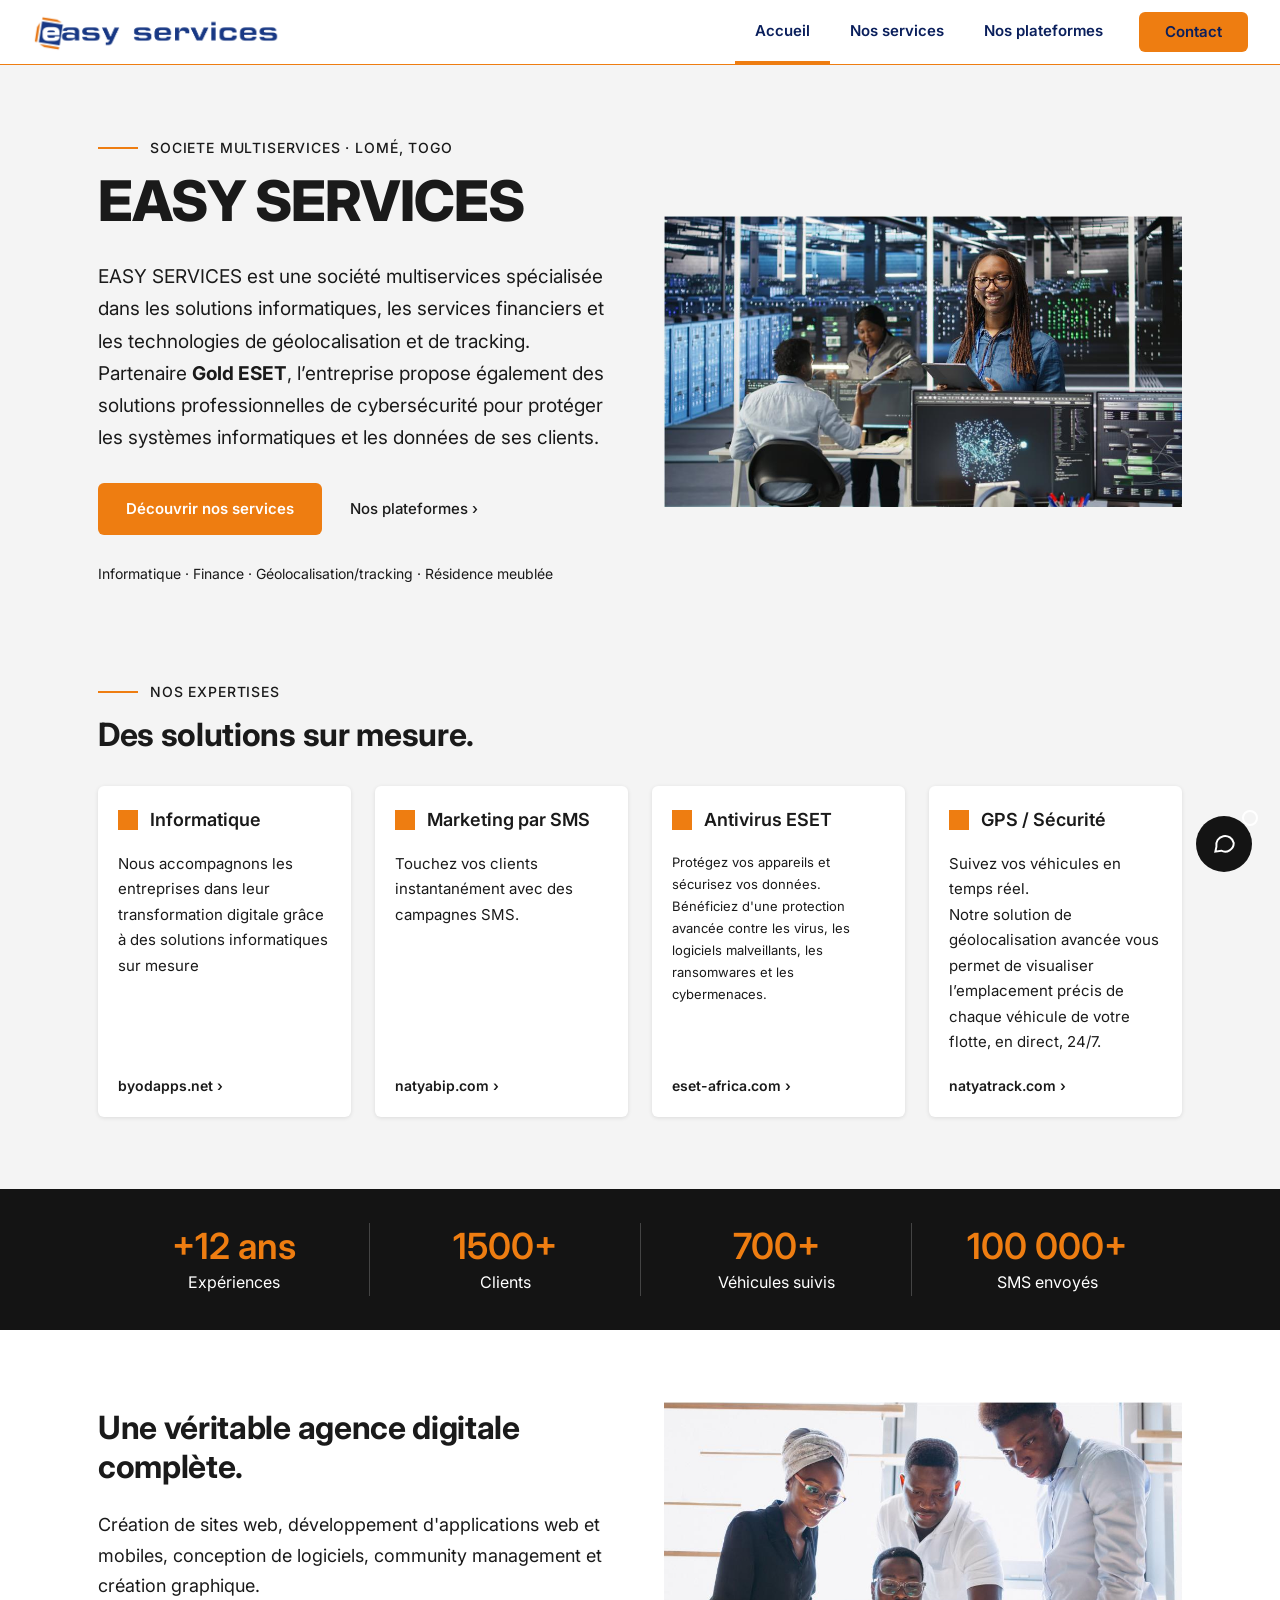
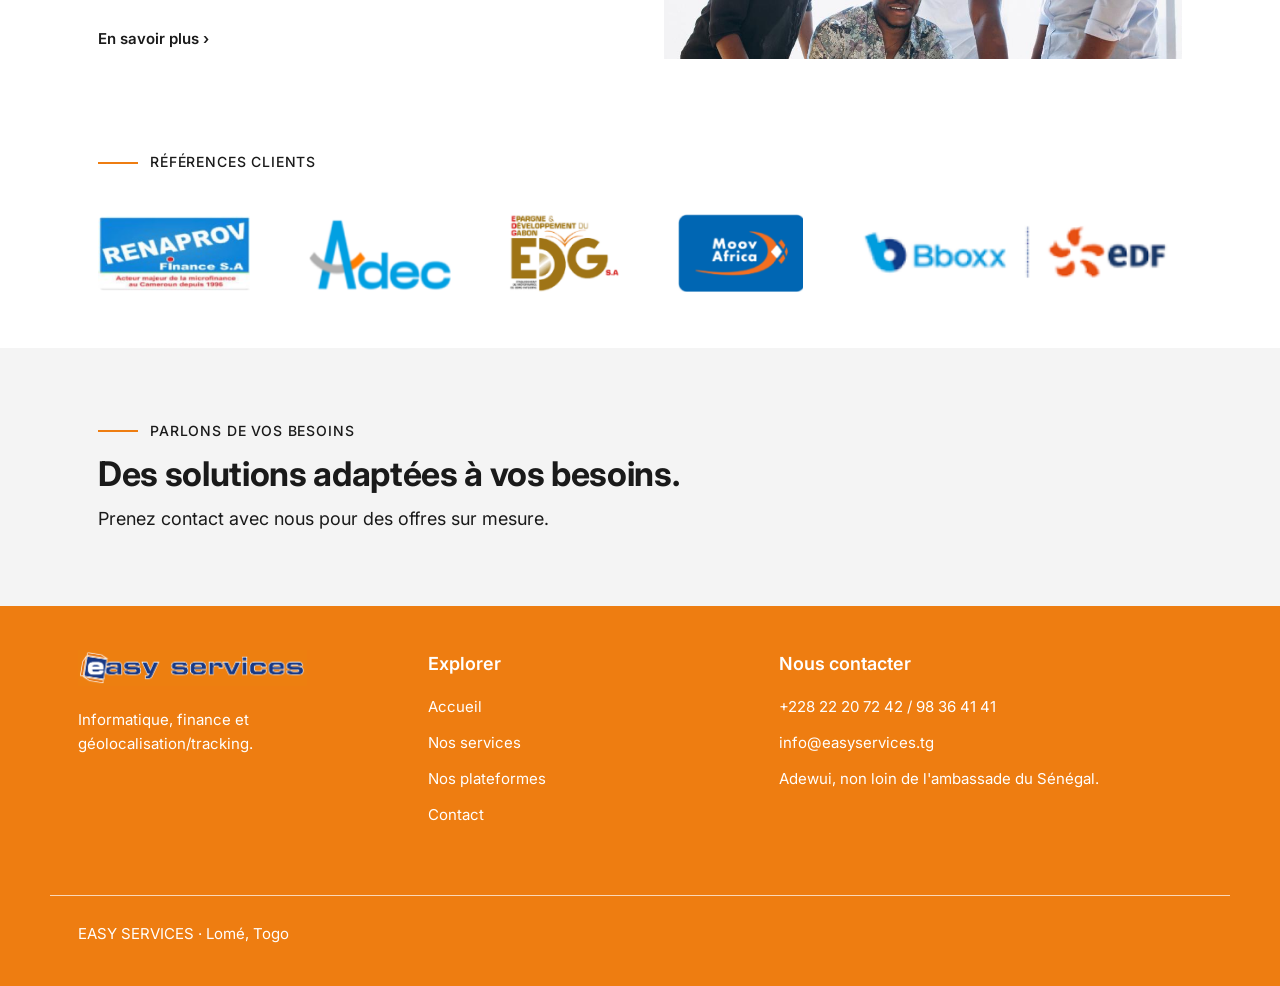
==== index.html @ 33a6a1ca "Version initiale du site Easy Services" ====
<!DOCTYPE html><html lang="fr"><head><meta charset="utf-8"><meta name="viewport" content="width=device-width,initial-scale=1"><link rel="preconnect" href="https://fonts.googleapis.com"><link href="https://fonts.googleapis.com/css2?family=Inter:wght@400;500;600;700;800&display=swap" rel="stylesheet"><link rel="stylesheet" href="style.css"><title>EASY SERVICES · Société multiservices, Lomé</title></head><body>
<main>
<section class="sec g" style="padding-bottom:96px"><div class="w row">
<div><div class="eb">Societe multiservices · Lomé, Togo</div><h1>EASY SERVICES</h1>
<p class="lead">EASY SERVICES est une société multiservices spécialisée dans les solutions informatiques, les services financiers et les technologies de géolocalisation et de tracking.<br>Partenaire <b>Gold ESET</b>, l’entreprise propose également des solutions professionnelles de cybersécurité pour protéger les systèmes informatiques et les données de ses clients.</p>
<div class="acts"><a class="b" href="services.html">Découvrir nos services</a><a href="plateformes.html">Nos plateformes ›</a></div>
<p class="tags">Informatique · Finance · Géolocalisation/tracking · Résidence meublée</p></div>
<img src="img/hero.jpg" alt="Équipe dans un centre de données"></div></section>
<section class="sec g" style="padding-top:0"><div class="w"><div class="eb">Nos expertises</div><h2>Des solutions sur mesure.</h2>
<div class="cards">
<div class="card"><h3><i></i>Informatique</h3><p>Nous accompagnons les entreprises dans leur transformation digitale grâce à des solutions informatiques sur mesure</p><a class="l" href="https://byodapps.net" target="_blank" rel="noopener">byodapps.net ›</a></div>
<div class="card"><h3><i></i>Marketing par SMS</h3><p>Touchez vos clients instantanément avec des campagnes SMS.</p><a class="l" href="https://natyabip.com" target="_blank" rel="noopener">natyabip.com ›</a></div>
<div class="card"><h3><i></i>Antivirus ESET</h3><p style="font-size:13px">Protégez vos appareils et sécurisez vos données. Bénéficiez d'une protection avancée contre les virus, les logiciels malveillants, les ransomwares et les cybermenaces.</p><a class="l" href="https://eset-africa.com" target="_blank" rel="noopener">eset-africa.com ›</a></div>
<div class="card"><h3><i></i>GPS / Sécurité</h3><p>Suivez vos véhicules en temps réel.<br>Notre solution de géolocalisation avancée vous permet de visualiser l’emplacement précis de chaque véhicule de votre flotte, en direct, 24/7.</p><a class="l" href="https://natyatrack.com" target="_blank" rel="noopener">natyatrack.com ›</a></div>
</div></div></section>
<section class="stats"><div class="w"><div><b>+12 ans</b>Expériences</div><div><b>1500+</b>Clients</div><div><b>700+</b>Véhicules suivis</div><div><b>100 000+</b>SMS envoyés</div></div></section>
<section class="sec"><div class="w row"><div><h2>Une véritable agence digitale complète.</h2><p class="lead" style="font-size:18px;margin:24px 0">Création de sites web, développement d'applications web et mobiles, conception de logiciels, community management et création graphique.</p><a href="services.html" style="font-weight:600;font-size:15px">En savoir plus ›</a></div><img src="img/agence.jpg" alt="Équipe de développeurs"></div></section>
<section style="padding:20px 0 56px"><div class="w"><div class="eb">Références clients</div>
<div class="mq"><div>
<img src="img/c1.png" alt="Renaprov"><img src="img/c2.png" alt="Adec"><img src="img/c3.png" alt="EDG"><img src="img/c4.png" alt="Moov Africa"><img src="img/c5.png" alt="Bboxx EDF"><img src="img/c6.png" alt="Tujenge Pamoja">
<img src="img/c1.png" alt=""><img src="img/c2.png" alt=""><img src="img/c3.png" alt=""><img src="img/c4.png" alt=""><img src="img/c5.png" alt=""><img src="img/c6.png" alt="">
</div></div></div></section>
<section class="sec g cta2"><div class="w"><div class="eb">Parlons de vos besoins</div><h2 style="font-size:34px">Des solutions adaptées à vos besoins.</h2><p>Prenez contact avec nous pour des offres sur mesure.</p></div></section>
</main><script src="script.js"></script></body></html>
---- style.css ----
:root{--o:#ee7d11;--n:#0a1f5c;--k:#1a1a1a;--g:#f4f4f4;--b:#f3f6fc}
*{box-sizing:border-box;margin:0}
body{font:400 16px/1.6 Inter,"Segoe UI",Arial,sans-serif;color:var(--k);background:#fff}
a{color:inherit;text-decoration:none}img{display:block;max-width:100%}
.w{max-width:1140px;margin:0 auto;padding:0 28px}
header{border-bottom:1px solid var(--o);background:#fff;position:sticky;top:0;z-index:20}
header .w{display:flex;align-items:center;justify-content:space-between;height:64px;max-width:none;padding:0 32px}
header img{height:38px}
nav{display:flex;align-items:center;height:100%}
nav a{display:flex;align-items:center;height:100%;padding:0 20px;font-weight:600;font-size:15px;color:var(--n);border-bottom:3px solid transparent}
nav a.on{border-color:var(--o)}
nav a.cta{height:40px;margin-left:16px;border-radius:6px;background:var(--o);padding:0 26px;border:0}
.sec{padding:72px 0}.g{background:var(--g)}.t{background:var(--b)}
.eb{display:flex;align-items:center;gap:12px;font-size:14px;font-weight:500;letter-spacing:.06em;text-transform:uppercase;margin-bottom:12px}
.eb:before{content:"";width:40px;height:2px;background:var(--o)}.eb.s:before{width:20px;height:20px}
h1{font-size:56px;line-height:1.1;font-weight:800;letter-spacing:-.02em}
h2{font-size:32px;line-height:1.2;font-weight:700;letter-spacing:-.01em}
.row{display:grid;grid-template-columns:1fr 1fr;gap:48px;align-items:center}
.lead{font-size:19px;line-height:1.7;margin:28px 0}
.b{display:inline-block;background:var(--o);color:#fff;padding:14px 28px;border-radius:6px;font-weight:600;font-size:15px}
.acts{display:flex;align-items:center;gap:28px;font-size:15px;font-weight:500}
.tags{font-size:14px;margin-top:28px}
.cards{display:grid;grid-template-columns:repeat(4,1fr);gap:24px;margin-top:32px}
.cards.c3{grid-template-columns:repeat(3,1fr)}.cards.c2{grid-template-columns:repeat(2,1fr)}
.card{background:#fff;border-radius:6px;box-shadow:0 1px 4px rgba(0,0,0,.1);padding:20px;display:flex;flex-direction:column;min-height:280px;overflow:hidden}
.card h3{display:flex;align-items:center;gap:12px;font-size:18px;font-weight:600;margin-bottom:16px}
.card h3 i{width:20px;height:20px;background:var(--o);flex:none}
.card p{font-size:15px;line-height:1.7}.card .l{margin-top:auto;padding-top:20px;font-weight:600;font-size:14px}
.stats{background:#141414;color:#fff}
.stats .w{display:grid;grid-template-columns:repeat(4,1fr);padding:34px 28px}
.stats div{text-align:center;border-left:1px solid #444}.stats div:first-child{border:0}
.stats b{display:block;color:var(--o);font-size:36px;font-weight:600;line-height:1.3}
.mq{overflow:hidden;margin-top:40px}.mq div{display:flex;align-items:center;gap:56px;width:max-content;animation:mq 28s linear infinite}
.mq:hover div{animation-play-state:paused}.mq img{height:78px;width:auto}
@keyframes mq{to{transform:translateX(-50%)}}
.ph{padding:56px 0 48px;background:var(--g)}.ph small{display:block;font-size:16px;margin-bottom:8px}
.ph h1{font-size:44px;margin:8px 0 16px;font-weight:700}.ph p{font-size:19px;max-width:760px}
.sv{background:#fff;padding:0}.sv img{width:100%;height:196px;object-fit:cover;margin:-20px -20px 24px;max-width:none;width:calc(100% + 40px)}
.sv .card{min-height:0}
.pc img{width:calc(100% + 40px);max-width:none;height:150px;object-fit:cover;margin:-20px -20px 24px}
.pc small{font-size:14px;font-weight:500;letter-spacing:.06em;text-transform:uppercase}
.pc h3{display:block;color:var(--n);font-size:24px;font-weight:700;margin:6px 0 12px}
.nv{color:var(--n)}.nv p{font-size:22px;font-weight:600;margin:16px 0}
.cta2 h2{font-size:34px}.cta2 p{font-size:18px;margin-top:10px}
form label{display:block;font-weight:600;font-size:15px;margin:20px 0 8px}
form input,form textarea{width:100%;padding:14px;border:1px solid var(--k);border-radius:4px;background:var(--g);font:inherit;font-size:15px}
form textarea{height:140px;resize:vertical}form button{width:100%;margin-top:22px;border:0;cursor:pointer;font:inherit;padding:16px}
.info{background:var(--g);border-radius:6px;padding:36px;font-size:15px;min-height:100%}
.info h3{font-size:28px;font-weight:700;margin-bottom:24px}.info p{margin-bottom:20px}
.info .m{text-align:center;font-weight:600;margin-top:120px}
.fil{background:#fff;border:1px solid #e6e6e6;border-radius:6px;overflow:hidden}
.fil header{all:unset;display:block;background:var(--g);padding:14px 26px 12px}
.fil img{height:36px;width:auto;margin-bottom:6px}.fil h3{font-size:26px;font-weight:700;line-height:1.2}.fil small{font-size:15px}
.fil ul{list-style:none;padding:22px 22px 28px;font-size:15px}
.fil li{display:flex;gap:12px;margin-bottom:10px;line-height:1.5}
.fil svg{width:20px;height:20px;flex:none;stroke:var(--o);fill:none;stroke-width:1.8;margin-top:2px}
footer{background:var(--o);color:#fff}
footer .w{display:grid;grid-template-columns:1.1fr 1.1fr 1.5fr;gap:40px;padding-top:44px;padding-bottom:36px;max-width:1180px}
footer h4{font-size:18px;font-weight:600;margin-bottom:16px}footer p,footer li{font-size:15px;margin-bottom:12px;list-style:none}
footer ul{padding:0}footer img{height:36px;margin-bottom:22px}
.fb{border-top:1px solid rgba(255,255,255,.7);max-width:1180px;margin:20px auto 0;padding:26px 28px 40px;font-size:15px;color:#fff}
#cb{position:fixed;right:28px;bottom:28px;width:56px;height:56px;border-radius:50%;border:0;background:#141414;color:#fff;cursor:pointer;z-index:30}
#cb svg{width:26px;height:26px;stroke:#fff;fill:none;stroke-width:1.8}
#cb:after{content:"";position:absolute;right:-6px;top:-6px;width:12px;height:12px;border:2px solid #fff;border-radius:50%;background:transparent}
#cp{position:fixed;right:28px;bottom:96px;width:360px;max-width:calc(100% - 32px);height:430px;background:#fff;border:2px solid var(--n);display:none;flex-direction:column;z-index:30;box-shadow:0 6px 24px rgba(0,0,0,.25)}
#cp.on{display:flex}
#cp .h{background:#001548;color:#fff;font-weight:600;padding:18px 24px;display:flex;justify-content:space-between}
#cp .h button{background:none;border:0;color:#fff;font-size:20px;cursor:pointer}
#cp .bd{padding:16px 20px;flex:1;overflow:auto}
#cp .bu{display:inline-block;background:#e8eefc;padding:10px 16px;font-size:15px;margin-bottom:14px;border-radius:4px}
#cp .bd a{display:block;text-align:center;border:1px solid var(--o);padding:11px;margin-bottom:10px;font-size:15px;color:var(--n);font-weight:500}
#cp .ft{display:flex;gap:10px;padding:12px;border-top:1px solid #ddd}
#cp .ft input{flex:1;padding:10px;border:1px solid #ddd;background:#f3f6fc;font:inherit;font-size:14px}
#cp .ft button{background:var(--o);color:#fff;border:0;padding:0 16px;font:inherit;font-weight:600;cursor:pointer}
@media(max-width:900px){h1{font-size:40px}.row,.cards,.cards.c3,.cards.c2,footer .w{grid-template-columns:1fr}.stats .w{grid-template-columns:1fr 1fr;gap:20px}header .w{padding:0 16px}header img{height:28px}nav a{padding:0 8px;font-size:13px}nav a.cta{padding:0 12px;margin-left:6px}.sec{padding:48px 0}}
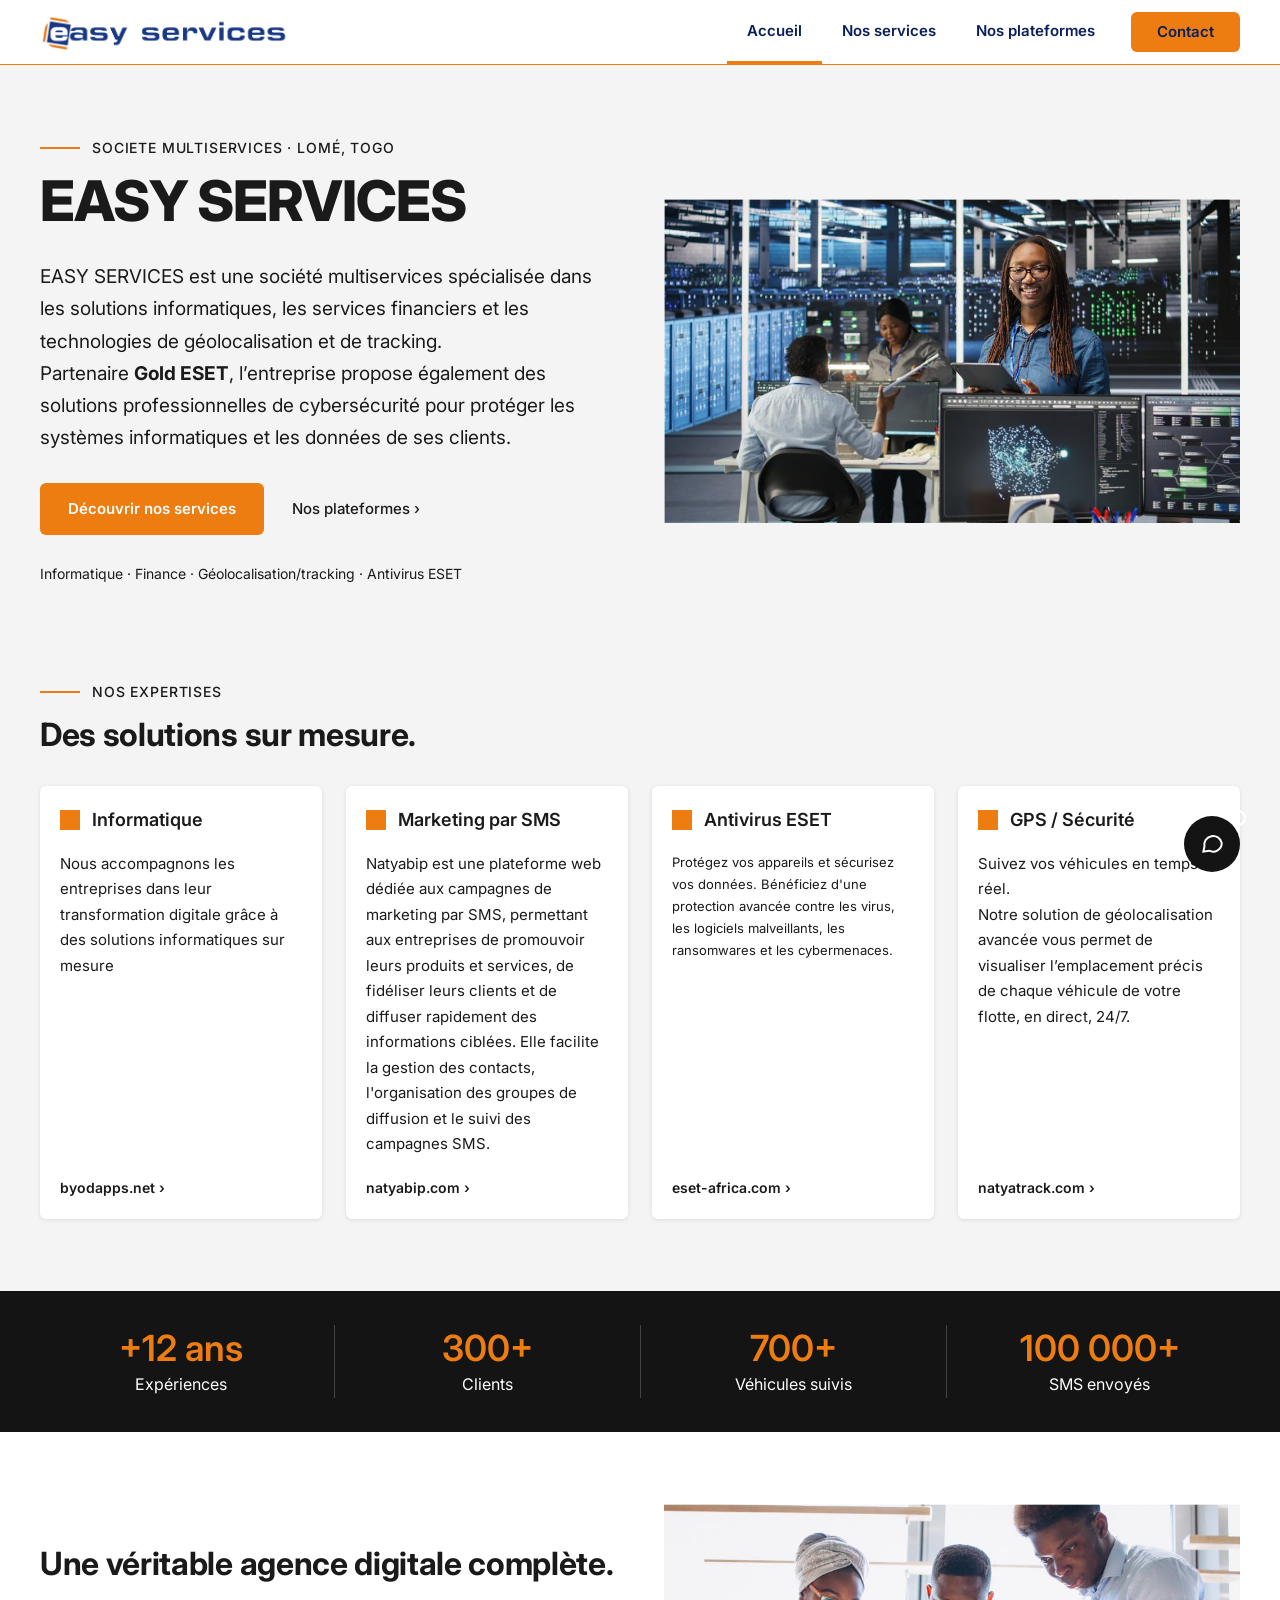
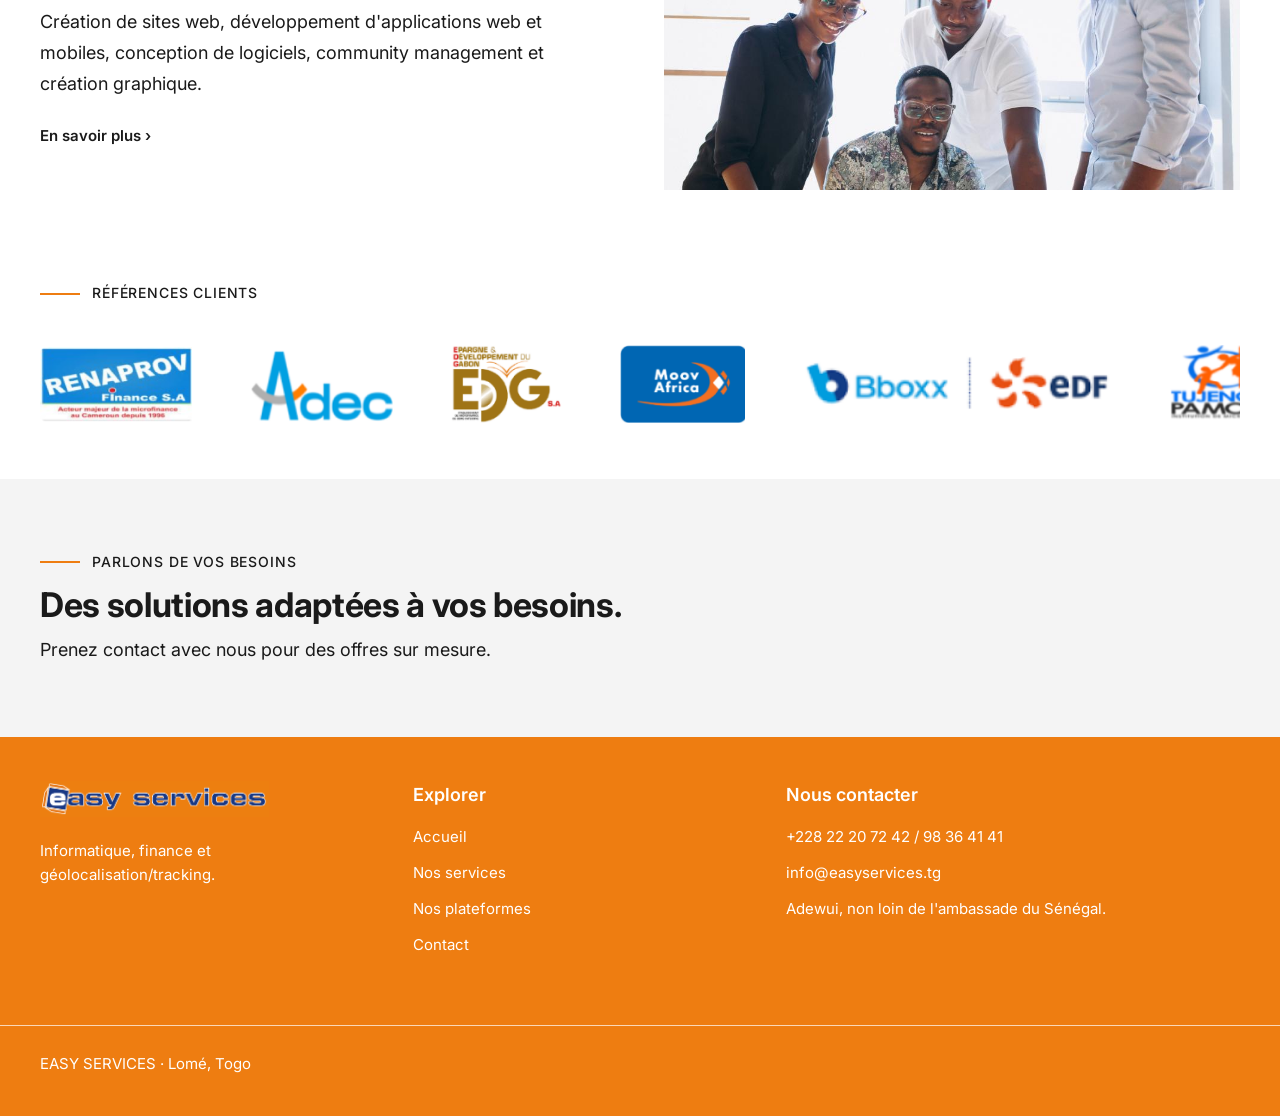
==== commit 91d8c05d: "Mise à jour des sections services, contact et plateformes" ====
--- a/index.html
+++ b/index.html
@@ -4,16 +4,16 @@
 <div><div class="eb">Societe multiservices · Lomé, Togo</div><h1>EASY SERVICES</h1>
 <p class="lead">EASY SERVICES est une société multiservices spécialisée dans les solutions informatiques, les services financiers et les technologies de géolocalisation et de tracking.<br>Partenaire <b>Gold ESET</b>, l’entreprise propose également des solutions professionnelles de cybersécurité pour protéger les systèmes informatiques et les données de ses clients.</p>
 <div class="acts"><a class="b" href="services.html">Découvrir nos services</a><a href="plateformes.html">Nos plateformes ›</a></div>
-<p class="tags">Informatique · Finance · Géolocalisation/tracking · Résidence meublée</p></div>
+<p class="tags">Informatique · Finance · Géolocalisation/tracking · Antivirus ESET</p></div>
 <img src="img/hero.jpg" alt="Équipe dans un centre de données"></div></section>
 <section class="sec g" style="padding-top:0"><div class="w"><div class="eb">Nos expertises</div><h2>Des solutions sur mesure.</h2>
 <div class="cards">
 <div class="card"><h3><i></i>Informatique</h3><p>Nous accompagnons les entreprises dans leur transformation digitale grâce à des solutions informatiques sur mesure</p><a class="l" href="https://byodapps.net" target="_blank" rel="noopener">byodapps.net ›</a></div>
-<div class="card"><h3><i></i>Marketing par SMS</h3><p>Touchez vos clients instantanément avec des campagnes SMS.</p><a class="l" href="https://natyabip.com" target="_blank" rel="noopener">natyabip.com ›</a></div>
+<div class="card"><h3><i></i>Marketing par SMS</h3><p>Natyabip est une plateforme web dédiée aux campagnes de marketing par SMS, permettant aux entreprises de promouvoir leurs produits et services, de fidéliser leurs clients et de diffuser rapidement des informations ciblées. Elle facilite la gestion des contacts, l'organisation des groupes de diffusion et le suivi des campagnes SMS.</p><a class="l" href="https://natyabip.com" target="_blank" rel="noopener">natyabip.com ›</a></div>
 <div class="card"><h3><i></i>Antivirus ESET</h3><p style="font-size:13px">Protégez vos appareils et sécurisez vos données. Bénéficiez d'une protection avancée contre les virus, les logiciels malveillants, les ransomwares et les cybermenaces.</p><a class="l" href="https://eset-africa.com" target="_blank" rel="noopener">eset-africa.com ›</a></div>
 <div class="card"><h3><i></i>GPS / Sécurité</h3><p>Suivez vos véhicules en temps réel.<br>Notre solution de géolocalisation avancée vous permet de visualiser l’emplacement précis de chaque véhicule de votre flotte, en direct, 24/7.</p><a class="l" href="https://natyatrack.com" target="_blank" rel="noopener">natyatrack.com ›</a></div>
 </div></div></section>
-<section class="stats"><div class="w"><div><b>+12 ans</b>Expériences</div><div><b>1500+</b>Clients</div><div><b>700+</b>Véhicules suivis</div><div><b>100 000+</b>SMS envoyés</div></div></section>
+<section class="stats"><div class="w"><div><b>+12 ans</b>Expériences</div><div><b>300+</b>Clients</div><div><b>700+</b>Véhicules suivis</div><div><b>100 000+</b>SMS envoyés</div></div></section>
 <section class="sec"><div class="w row"><div><h2>Une véritable agence digitale complète.</h2><p class="lead" style="font-size:18px;margin:24px 0">Création de sites web, développement d'applications web et mobiles, conception de logiciels, community management et création graphique.</p><a href="services.html" style="font-weight:600;font-size:15px">En savoir plus ›</a></div><img src="img/agence.jpg" alt="Équipe de développeurs"></div></section>
 <section style="padding:20px 0 56px"><div class="w"><div class="eb">Références clients</div>
 <div class="mq"><div>
--- a/style.css
+++ b/style.css
@@ -1,10 +1,10 @@
-:root{--o:#ee7d11;--n:#0a1f5c;--k:#1a1a1a;--g:#f4f4f4;--b:#f3f6fc}
+:root{--o:#ee7d11;--n:#0a1f5c;--k:#1a1a1a;--g:#f4f4f4;--b:#f3f6fc;--max:1400px;--pad:40px;--r:max(var(--pad),calc((100vw - var(--max))/2 + var(--pad)))}
 *{box-sizing:border-box;margin:0}
 body{font:400 16px/1.6 Inter,"Segoe UI",Arial,sans-serif;color:var(--k);background:#fff}
 a{color:inherit;text-decoration:none}img{display:block;max-width:100%}
-.w{max-width:1140px;margin:0 auto;padding:0 28px}
+.w{max-width:var(--max);margin:0 auto;padding:0 var(--pad)}
 header{border-bottom:1px solid var(--o);background:#fff;position:sticky;top:0;z-index:20}
-header .w{display:flex;align-items:center;justify-content:space-between;height:64px;max-width:none;padding:0 32px}
+header .w{display:flex;align-items:center;justify-content:space-between;height:64px}
 header img{height:38px}
 nav{display:flex;align-items:center;height:100%}
 nav a{display:flex;align-items:center;height:100%;padding:0 20px;font-weight:600;font-size:15px;color:var(--n);border-bottom:3px solid transparent}
@@ -33,8 +33,11 @@
 .mq{overflow:hidden;margin-top:40px}.mq div{display:flex;align-items:center;gap:56px;width:max-content;animation:mq 28s linear infinite}
 .mq:hover div{animation-play-state:paused}.mq img{height:78px;width:auto}
 @keyframes mq{to{transform:translateX(-50%)}}
-.ph{padding:56px 0 48px;background:var(--g)}.ph small{display:block;font-size:16px;margin-bottom:8px}
-.ph h1{font-size:44px;margin:8px 0 16px;font-weight:700}.ph p{font-size:19px;max-width:760px}
+.ph{padding:40px 0 44px;background:var(--g)}
+.ph small{display:block;font-size:14px;color:#666;margin-bottom:22px}
+.ph small a{color:var(--n);font-weight:500}.ph small a:hover{text-decoration:underline}
+.ph h1{font-size:44px;margin:0 0 14px;font-weight:700}
+.ph p{font-size:19px;max-width:760px}
 .sv{background:#fff;padding:0}.sv img{width:100%;height:196px;object-fit:cover;margin:-20px -20px 24px;max-width:none;width:calc(100% + 40px)}
 .sv .card{min-height:0}
 .pc img{width:calc(100% + 40px);max-width:none;height:150px;object-fit:cover;margin:-20px -20px 24px}
@@ -45,9 +48,8 @@
 form label{display:block;font-weight:600;font-size:15px;margin:20px 0 8px}
 form input,form textarea{width:100%;padding:14px;border:1px solid var(--k);border-radius:4px;background:var(--g);font:inherit;font-size:15px}
 form textarea{height:140px;resize:vertical}form button{width:100%;margin-top:22px;border:0;cursor:pointer;font:inherit;padding:16px}
-.info{background:var(--g);border-radius:6px;padding:36px;font-size:15px;min-height:100%}
-.info h3{font-size:28px;font-weight:700;margin-bottom:24px}.info p{margin-bottom:20px}
-.info .m{text-align:center;font-weight:600;margin-top:120px}
+.info{background:var(--g);border-radius:6px;padding:36px;font-size:15px;display:flex;flex-direction:column;overflow:hidden}
+.info iframe.map{flex:1;min-height:320px;width:calc(100% + 72px);max-width:none;margin:12px -36px -36px;border:0;display:block}
 .fil{background:#fff;border:1px solid #e6e6e6;border-radius:6px;overflow:hidden}
 .fil header{all:unset;display:block;background:var(--g);padding:14px 26px 12px}
 .fil img{height:36px;width:auto;margin-bottom:6px}.fil h3{font-size:26px;font-weight:700;line-height:1.2}.fil small{font-size:15px}
@@ -55,14 +57,14 @@
 .fil li{display:flex;gap:12px;margin-bottom:10px;line-height:1.5}
 .fil svg{width:20px;height:20px;flex:none;stroke:var(--o);fill:none;stroke-width:1.8;margin-top:2px}
 footer{background:var(--o);color:#fff}
-footer .w{display:grid;grid-template-columns:1.1fr 1.1fr 1.5fr;gap:40px;padding-top:44px;padding-bottom:36px;max-width:1180px}
+footer .w{display:grid;grid-template-columns:1.1fr 1.1fr 1.5fr;gap:40px;padding-top:44px;padding-bottom:36px}
 footer h4{font-size:18px;font-weight:600;margin-bottom:16px}footer p,footer li{font-size:15px;margin-bottom:12px;list-style:none}
 footer ul{padding:0}footer img{height:36px;margin-bottom:22px}
-.fb{border-top:1px solid rgba(255,255,255,.7);max-width:1180px;margin:20px auto 0;padding:26px 28px 40px;font-size:15px;color:#fff}
-#cb{position:fixed;right:28px;bottom:28px;width:56px;height:56px;border-radius:50%;border:0;background:#141414;color:#fff;cursor:pointer;z-index:30}
+.fb{border-top:1px solid rgba(255,255,255,.7);max-width:var(--max);margin:20px auto 0;padding:26px var(--pad) 40px;font-size:15px;color:#fff}
+#cb{position:fixed;right:var(--r);bottom:28px;width:56px;height:56px;border-radius:50%;border:0;background:#141414;color:#fff;cursor:pointer;z-index:30}
 #cb svg{width:26px;height:26px;stroke:#fff;fill:none;stroke-width:1.8}
 #cb:after{content:"";position:absolute;right:-6px;top:-6px;width:12px;height:12px;border:2px solid #fff;border-radius:50%;background:transparent}
-#cp{position:fixed;right:28px;bottom:96px;width:360px;max-width:calc(100% - 32px);height:430px;background:#fff;border:2px solid var(--n);display:none;flex-direction:column;z-index:30;box-shadow:0 6px 24px rgba(0,0,0,.25)}
+#cp{position:fixed;right:var(--r);bottom:96px;width:360px;max-width:calc(100% - 32px);height:430px;background:#fff;border:2px solid var(--n);display:none;flex-direction:column;z-index:30;box-shadow:0 6px 24px rgba(0,0,0,.25)}
 #cp.on{display:flex}
 #cp .h{background:#001548;color:#fff;font-weight:600;padding:18px 24px;display:flex;justify-content:space-between}
 #cp .h button{background:none;border:0;color:#fff;font-size:20px;cursor:pointer}
@@ -72,4 +74,72 @@
 #cp .ft{display:flex;gap:10px;padding:12px;border-top:1px solid #ddd}
 #cp .ft input{flex:1;padding:10px;border:1px solid #ddd;background:#f3f6fc;font:inherit;font-size:14px}
 #cp .ft button{background:var(--o);color:#fff;border:0;padding:0 16px;font:inherit;font-weight:600;cursor:pointer}
+.info .map{display:block;width:100%;height:320px;border:0;border-radius:6px;margin-top:28px}
+.ph{padding:64px 0 72px}
+.ph{padding:64px 0 72px}
+
+.ph{padding:64px 0 72px}
+
+.services-hero,
+.contact-hero{
+   background:#f4f4f4;
+}
+
+.ph.services-hero,
+.ph.services-hero small,
+.ph.services-hero small a,
+.ph.services-hero .eb,
+.ph.services-hero h1,
+.ph.services-hero p,
+.ph.contact-hero,
+.ph.contact-hero small,
+.ph.contact-hero small a,
+.ph.contact-hero .eb,
+.ph.contact-hero h1,
+.ph.contact-hero p{
+  color:#000 !important;
+}
+.info h3{font-size:28px;font-weight:700;margin-bottom:24px}.info p{margin-bottom:20px}
+.info iframe.map{flex:1;min-height:320px;width:calc(100% + 72px);max-width:none;margin:12px -36px -36px;border:0;display:block}
+.nat-card{
+  display:flex;
+  align-items:center;
+  gap:48px;
+}
+.nat-img{flex:0 0 55%}
+.nat-img img{width:100%;display:block}
+.nat-txt{flex:1}
+.nat-top{display:flex;align-items:center;gap:16px}
+.cta-row{
+  display:flex;
+  align-items:center;
+  justify-content:space-between;
+  gap:48px;
+}
+
+.btn-cta{
+  display:inline-flex;
+  align-items:center;
+  justify-content:center;
+  flex:0 0 auto;
+  min-height:0;
+  padding:14px 32px;
+  background:#f07c1e;
+  color:#fff;
+  font-weight:600;
+  font-size:16px;
+  text-decoration:none; 
+  transition:background .2s;
+}
+.btn-cta:hover{background:#d96a10}
+
+@media(max-width:800px){
+  .cta-row{flex-direction:column;align-items:stretch;gap:24px}
+  .btn-cta{flex:none;min-height:72px}
+}
+
+@media(max-width:800px){
+  .nat-card{flex-direction:column;align-items:flex-start;gap:24px}
+  .nat-img{flex:none;width:100%}
+}
 @media(max-width:900px){h1{font-size:40px}.row,.cards,.cards.c3,.cards.c2,footer .w{grid-template-columns:1fr}.stats .w{grid-template-columns:1fr 1fr;gap:20px}header .w{padding:0 16px}header img{height:28px}nav a{padding:0 8px;font-size:13px}nav a.cta{padding:0 12px;margin-left:6px}.sec{padding:48px 0}}
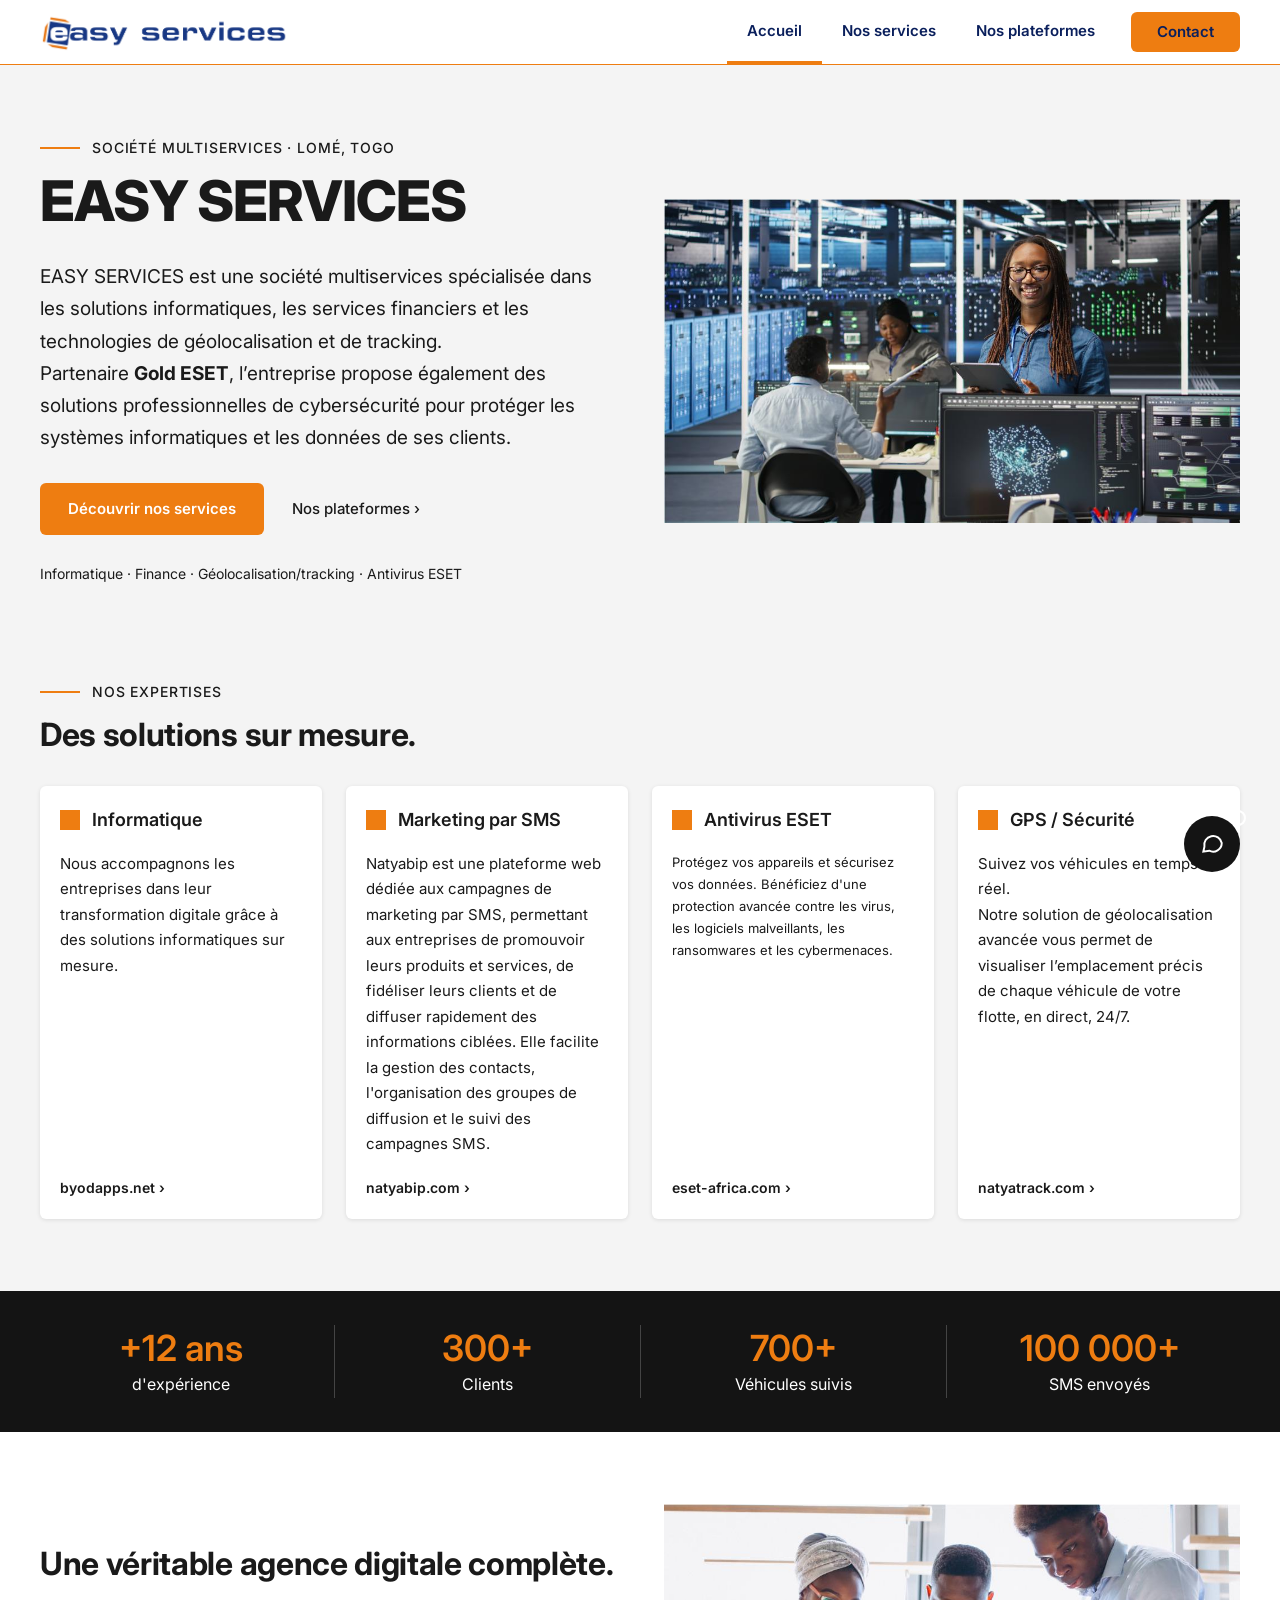
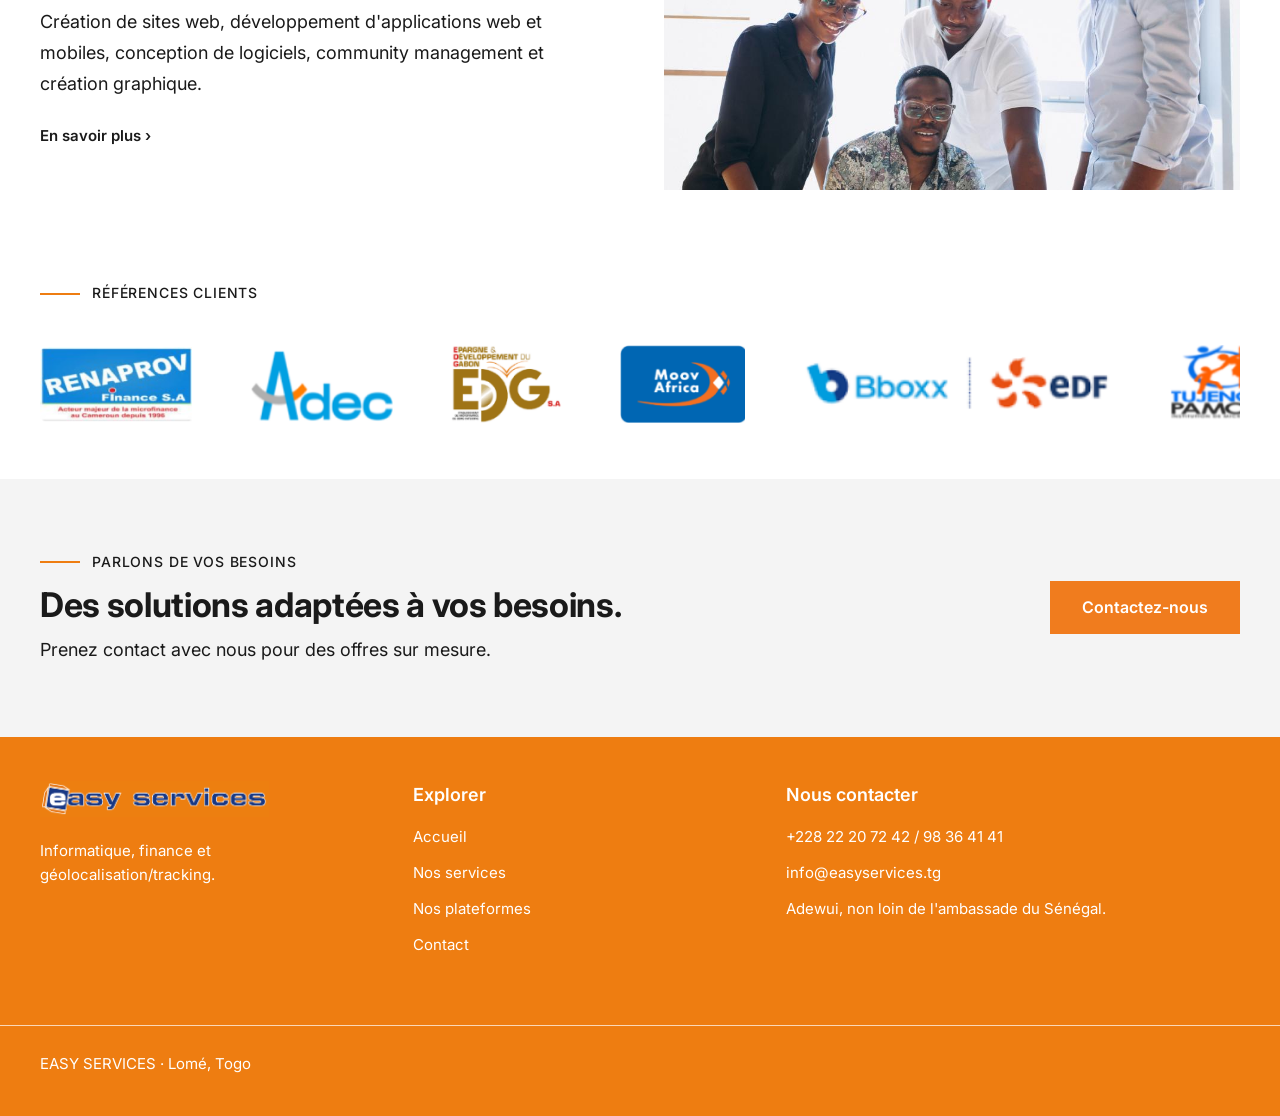
==== commit 6937fd6d: "Mise a jour" ====
--- a/index.html
+++ b/index.html
@@ -1,24 +1,59 @@
-<!DOCTYPE html><html lang="fr"><head><meta charset="utf-8"><meta name="viewport" content="width=device-width,initial-scale=1"><link rel="preconnect" href="https://fonts.googleapis.com"><link href="https://fonts.googleapis.com/css2?family=Inter:wght@400;500;600;700;800&display=swap" rel="stylesheet"><link rel="stylesheet" href="style.css"><title>EASY SERVICES · Société multiservices, Lomé</title></head><body>
+<!DOCTYPE html><html lang="fr"><head><meta charset="utf-8"><meta name="viewport" content="width=device-width,initial-scale=1"><link rel="icon" type="image/png" href="img/favicon.png"><link rel="preconnect" href="https://fonts.googleapis.com"><link href="https://fonts.googleapis.com/css2?family=Inter:wght@400;500;600;700;800&display=swap" rel="stylesheet"><link rel="stylesheet" href="style.css"><title>EASY SERVICES · Société multiservices, Lomé</title></head><body>
 <main>
+
 <section class="sec g" style="padding-bottom:96px"><div class="w row">
-<div><div class="eb">Societe multiservices · Lomé, Togo</div><h1>EASY SERVICES</h1>
-<p class="lead">EASY SERVICES est une société multiservices spécialisée dans les solutions informatiques, les services financiers et les technologies de géolocalisation et de tracking.<br>Partenaire <b>Gold ESET</b>, l’entreprise propose également des solutions professionnelles de cybersécurité pour protéger les systèmes informatiques et les données de ses clients.</p>
-<div class="acts"><a class="b" href="services.html">Découvrir nos services</a><a href="plateformes.html">Nos plateformes ›</a></div>
-<p class="tags">Informatique · Finance · Géolocalisation/tracking · Antivirus ESET</p></div>
-<img src="img/hero.jpg" alt="Équipe dans un centre de données"></div></section>
-<section class="sec g" style="padding-top:0"><div class="w"><div class="eb">Nos expertises</div><h2>Des solutions sur mesure.</h2>
-<div class="cards">
-<div class="card"><h3><i></i>Informatique</h3><p>Nous accompagnons les entreprises dans leur transformation digitale grâce à des solutions informatiques sur mesure</p><a class="l" href="https://byodapps.net" target="_blank" rel="noopener">byodapps.net ›</a></div>
-<div class="card"><h3><i></i>Marketing par SMS</h3><p>Natyabip est une plateforme web dédiée aux campagnes de marketing par SMS, permettant aux entreprises de promouvoir leurs produits et services, de fidéliser leurs clients et de diffuser rapidement des informations ciblées. Elle facilite la gestion des contacts, l'organisation des groupes de diffusion et le suivi des campagnes SMS.</p><a class="l" href="https://natyabip.com" target="_blank" rel="noopener">natyabip.com ›</a></div>
-<div class="card"><h3><i></i>Antivirus ESET</h3><p style="font-size:13px">Protégez vos appareils et sécurisez vos données. Bénéficiez d'une protection avancée contre les virus, les logiciels malveillants, les ransomwares et les cybermenaces.</p><a class="l" href="https://eset-africa.com" target="_blank" rel="noopener">eset-africa.com ›</a></div>
-<div class="card"><h3><i></i>GPS / Sécurité</h3><p>Suivez vos véhicules en temps réel.<br>Notre solution de géolocalisation avancée vous permet de visualiser l’emplacement précis de chaque véhicule de votre flotte, en direct, 24/7.</p><a class="l" href="https://natyatrack.com" target="_blank" rel="noopener">natyatrack.com ›</a></div>
-</div></div></section>
-<section class="stats"><div class="w"><div><b>+12 ans</b>Expériences</div><div><b>300+</b>Clients</div><div><b>700+</b>Véhicules suivis</div><div><b>100 000+</b>SMS envoyés</div></div></section>
-<section class="sec"><div class="w row"><div><h2>Une véritable agence digitale complète.</h2><p class="lead" style="font-size:18px;margin:24px 0">Création de sites web, développement d'applications web et mobiles, conception de logiciels, community management et création graphique.</p><a href="services.html" style="font-weight:600;font-size:15px">En savoir plus ›</a></div><img src="img/agence.jpg" alt="Équipe de développeurs"></div></section>
-<section style="padding:20px 0 56px"><div class="w"><div class="eb">Références clients</div>
-<div class="mq"><div>
-<img src="img/c1.png" alt="Renaprov"><img src="img/c2.png" alt="Adec"><img src="img/c3.png" alt="EDG"><img src="img/c4.png" alt="Moov Africa"><img src="img/c5.png" alt="Bboxx EDF"><img src="img/c6.png" alt="Tujenge Pamoja">
-<img src="img/c1.png" alt=""><img src="img/c2.png" alt=""><img src="img/c3.png" alt=""><img src="img/c4.png" alt=""><img src="img/c5.png" alt=""><img src="img/c6.png" alt="">
-</div></div></div></section>
-<section class="sec g cta2"><div class="w"><div class="eb">Parlons de vos besoins</div><h2 style="font-size:34px">Des solutions adaptées à vos besoins.</h2><p>Prenez contact avec nous pour des offres sur mesure.</p></div></section>
-</main><script src="script.js"></script></body></html>
+  <div>
+    <div class="eb">Société multiservices · Lomé, Togo</div>
+    <h1>EASY SERVICES</h1>
+    <p class="lead">EASY SERVICES est une société multiservices spécialisée dans les solutions informatiques, les services financiers et les technologies de géolocalisation et de tracking.<br>Partenaire <b>Gold ESET</b>, l’entreprise propose également des solutions professionnelles de cybersécurité pour protéger les systèmes informatiques et les données de ses clients.</p>
+    <div class="acts"><a class="b" href="services.html">Découvrir nos services</a><a href="plateformes.html">Nos plateformes ›</a></div>
+    <p class="tags">Informatique · Finance · Géolocalisation/tracking · Antivirus ESET</p>
+  </div>
+  <img src="img/hero.jpg" alt="Équipe dans un centre de données">
+</div></section>
+
+<section class="sec g" style="padding-top:0"><div class="w">
+  <div class="eb">Nos expertises</div>
+  <h2>Des solutions sur mesure.</h2>
+  <div class="cards">
+    <div class="card"><h3><i></i>Informatique</h3><p>Nous accompagnons les entreprises dans leur transformation digitale grâce à des solutions informatiques sur mesure.</p><a class="l" href="https://byodapps.net" target="_blank" rel="noopener">byodapps.net ›</a></div>
+    <div class="card"><h3><i></i>Marketing par SMS</h3><p>Natyabip est une plateforme web dédiée aux campagnes de marketing par SMS, permettant aux entreprises de promouvoir leurs produits et services, de fidéliser leurs clients et de diffuser rapidement des informations ciblées. Elle facilite la gestion des contacts, l'organisation des groupes de diffusion et le suivi des campagnes SMS.</p><a class="l" href="https://natyabip.com" target="_blank" rel="noopener">natyabip.com ›</a></div>
+    <div class="card"><h3><i></i>Antivirus ESET</h3><p style="font-size:13px">Protégez vos appareils et sécurisez vos données. Bénéficiez d'une protection avancée contre les virus, les logiciels malveillants, les ransomwares et les cybermenaces.</p><a class="l" href="https://eset-africa.com" target="_blank" rel="noopener">eset-africa.com ›</a></div>
+    <div class="card"><h3><i></i>GPS / Sécurité</h3><p>Suivez vos véhicules en temps réel.<br>Notre solution de géolocalisation avancée vous permet de visualiser l’emplacement précis de chaque véhicule de votre flotte, en direct, 24/7.</p><a class="l" href="https://natyatrack.com" target="_blank" rel="noopener">natyatrack.com ›</a></div>
+  </div>
+</div></section>
+
+<section class="stats"><div class="w">
+  <div><b>+12 ans</b>d'expérience</div>
+  <div><b>300+</b>Clients</div>
+  <div><b>700+</b>Véhicules suivis</div>
+  <div><b>100 000+</b>SMS envoyés</div>
+</div></section>
+
+<section class="sec"><div class="w row">
+  <div>
+    <h2>Une véritable agence digitale complète.</h2>
+    <p class="lead" style="font-size:18px;margin:24px 0">Création de sites web, développement d'applications web et mobiles, conception de logiciels, community management et création graphique.</p>
+    <a href="services.html" style="font-weight:600;font-size:15px">En savoir plus ›</a>
+  </div>
+  <img src="img/agence.jpg" alt="Équipe de développeurs">
+</div></section>
+
+<section style="padding:20px 0 56px"><div class="w">
+  <div class="eb">Références clients</div>
+  <div class="mq"><div>
+    <img src="img/c1.png" alt="Renaprov"><img src="img/c2.png" alt="Adec"><img src="img/c3.png" alt="EDG"><img src="img/c4.png" alt="Moov Africa"><img src="img/c5.png" alt="Bboxx EDF"><img src="img/c6.png" alt="Tujenge Pamoja">
+    <img src="img/c1.png" alt=""><img src="img/c2.png" alt=""><img src="img/c3.png" alt=""><img src="img/c4.png" alt=""><img src="img/c5.png" alt=""><img src="img/c6.png" alt="">
+  </div></div>
+</div></section>
+
+<section class="sec g cta2"><div class="w cta-row">
+  <div>
+    <div class="eb">Parlons de vos besoins</div>
+    <h2 style="font-size:34px">Des solutions adaptées à vos besoins.</h2>
+    <p>Prenez contact avec nous pour des offres sur mesure.</p>
+  </div>
+  <a class="btn-cta" href="contact.html">Contactez-nous</a>
+</div></section>
+
+</main><script src="script.js"></script></body></html>
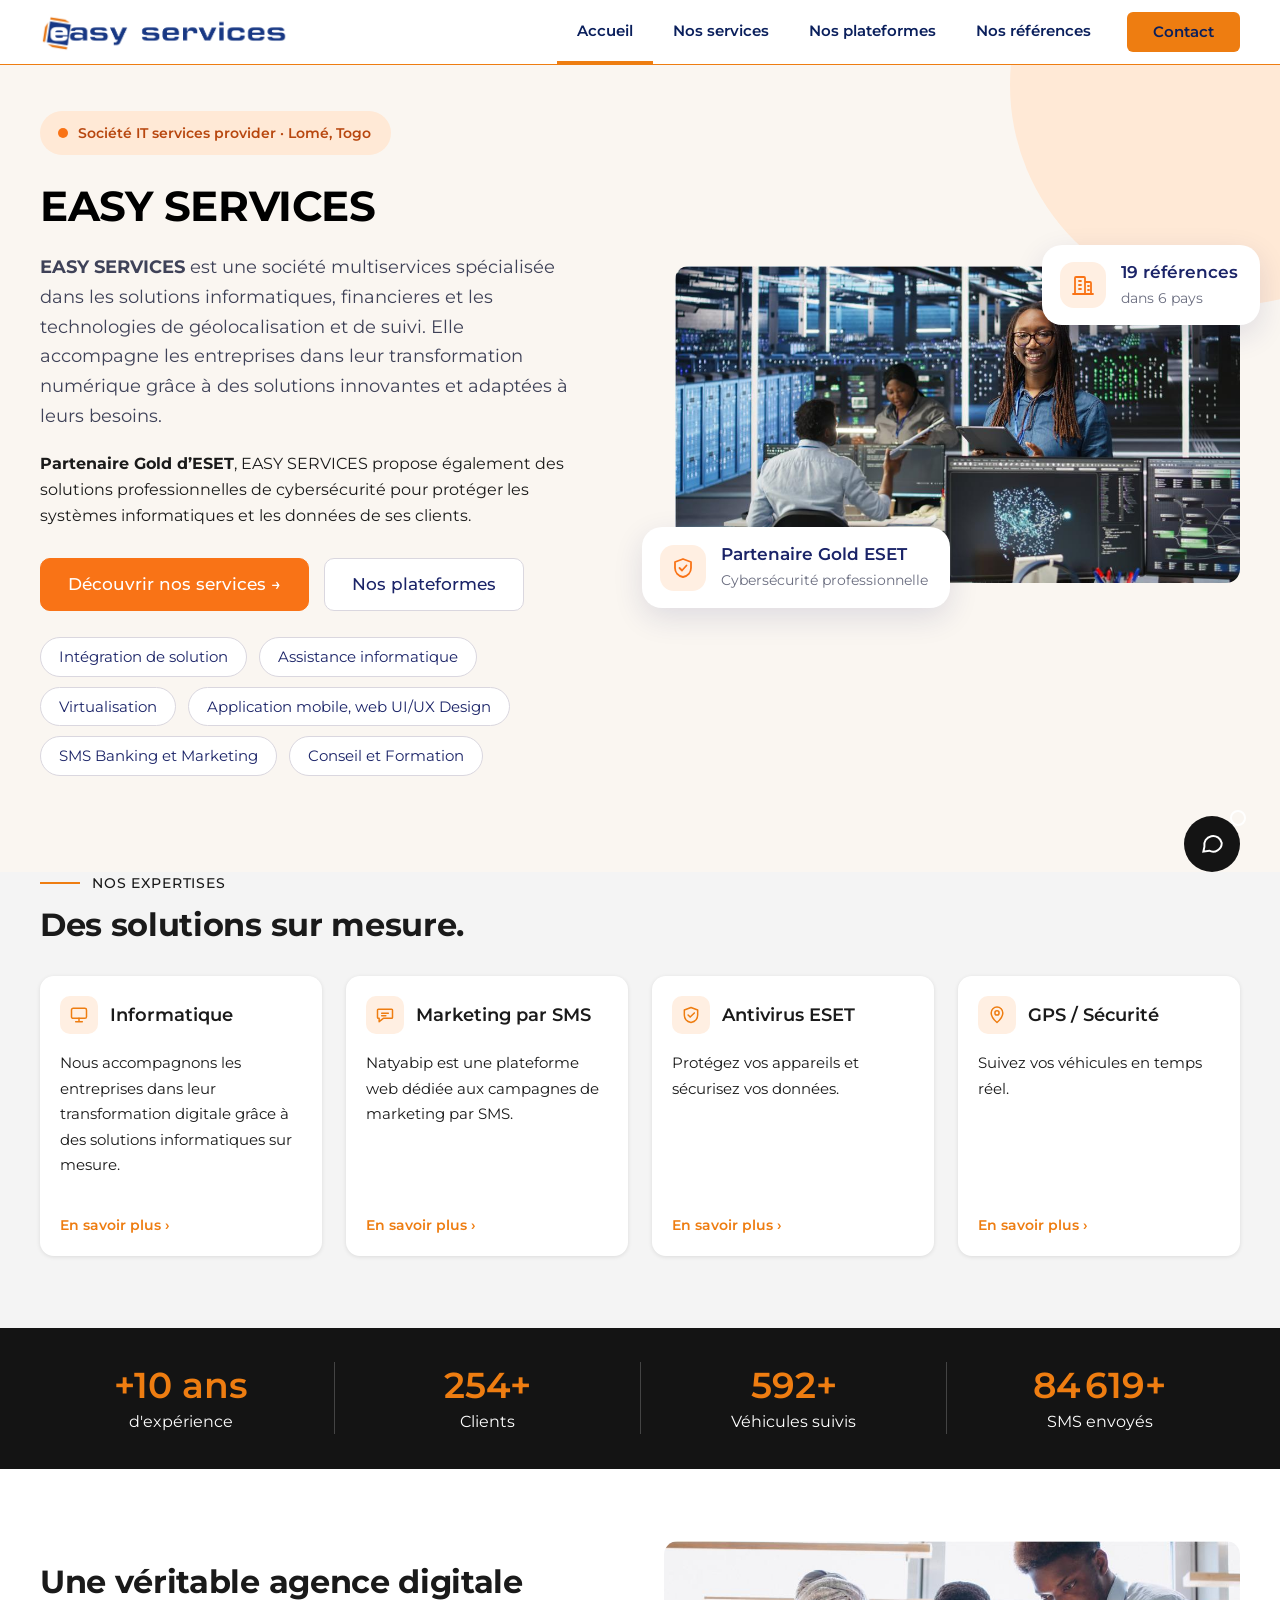
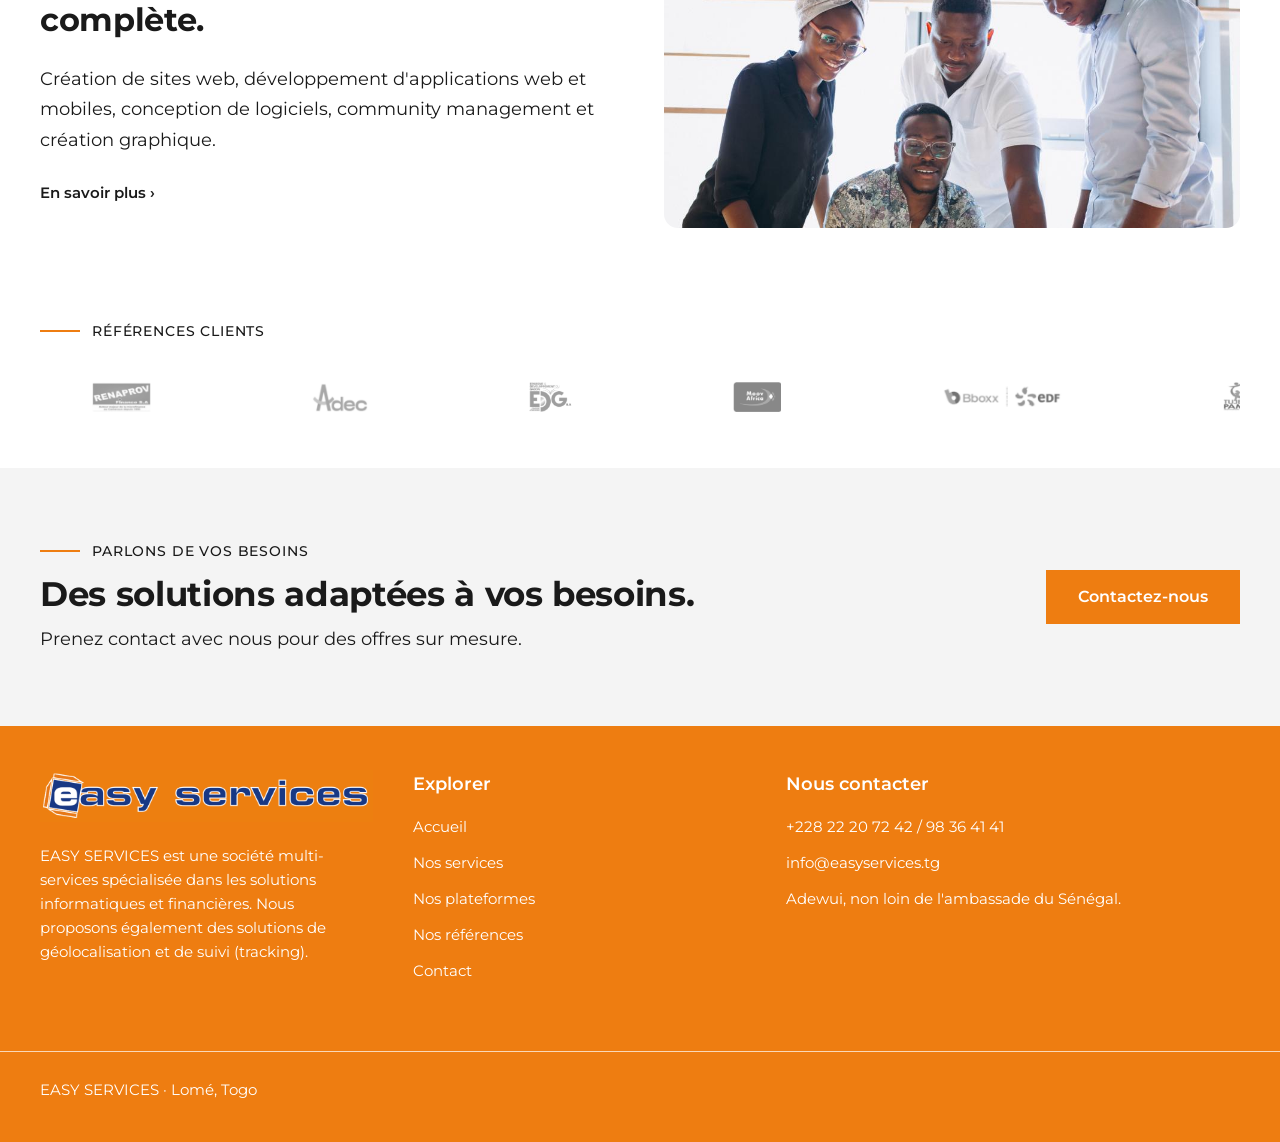
==== commit b98ad808: "mise a jour" ====
--- a/index.html
+++ b/index.html
@@ -1,26 +1,97 @@
-<!DOCTYPE html><html lang="fr"><head><meta charset="utf-8"><meta name="viewport" content="width=device-width,initial-scale=1"><link rel="icon" type="image/png" href="img/favicon.png"><link rel="preconnect" href="https://fonts.googleapis.com"><link href="https://fonts.googleapis.com/css2?family=Inter:wght@400;500;600;700;800&display=swap" rel="stylesheet"><link rel="stylesheet" href="style.css"><title>EASY SERVICES · Société multiservices, Lomé</title></head><body>
+<!DOCTYPE html><html lang="fr">
+<head><meta charset="utf-8"><meta name="viewport" content="width=device-width,initial-scale=1">
+<title>EASY SERVICES · Société multiservices, Lomé</title>
+<meta name="description" content="EASY SERVICES, société multiservices à Lomé : solutions informatiques, SMS marketing, antivirus ESET, géolocalisation GPS et assistance pour les entreprises.">
+<link rel="canonical" href="https://easyservices.tg/">
+<meta name="robots" content="index,follow">
+<meta name="theme-color" content="#ee7d11">
+
+<link rel="icon" href="img/favicon.ico" sizes="any"><link rel="icon" type="image/png" href="img/favicon.png"><link rel="apple-touch-icon" href="img/apple-touch-icon.png">
+<link rel="preconnect" href="https://fonts.googleapis.com">
+<link rel="preconnect" href="https://fonts.gstatic.com" crossorigin>
+<link href="https://fonts.googleapis.com/css2?family=Montserrat:wght@400;500;600;700;800&display=swap" rel="stylesheet"><link rel="stylesheet" href="style.css">
+
+<meta property="og:type" content="website">
+<meta property="og:site_name" content="EASY SERVICES">
+<meta property="og:locale" content="fr_FR">
+<meta property="og:title" content="EASY SERVICES · Société multiservices, Lomé">
+<meta property="og:description" content="Solutions informatiques, SMS marketing, antivirus ESET, géolocalisation GPS et assistance pour les entreprises.">
+<meta property="og:url" content="https://easyservices.tg/">
+<meta property="og:image" content="https://easyservices.tg/img/og-image.jpg">
+<meta property="og:image:width" content="1200"><meta property="og:image:height" content="630">
+<meta property="og:image:alt" content="EASY SERVICES : solutions informatiques et géolocalisation à Lomé">
+<meta name="twitter:card" content="summary_large_image">
+<meta name="twitter:title" content="EASY SERVICES · Société multiservices, Lomé">
+<meta name="twitter:description" content="Solutions informatiques, SMS marketing, antivirus ESET, géolocalisation GPS et assistance pour les entreprises.">
+<meta name="twitter:image" content="https://easyservices.tg/img/og-image.jpg">
+
+<script type="application/ld+json">
+{"@context":"https://schema.org","@type":"Organization","name":"EASY SERVICES","url":"https://easyservices.tg/","logo":"https://easyservices.tg/img/logo.png","email":"info@easyservices.tg","telephone":"+22822207242","address":{"@type":"PostalAddress","streetAddress":"Adewui, non loin de l'ambassade du Sénégal","addressLocality":"Lomé","addressCountry":"TG"}}
+</script>
+</head>
+<body>
 <main>
 
-<section class="sec g" style="padding-bottom:96px"><div class="w row">
+<section class="sec hero-home"><div class="w row">
   <div>
-    <div class="eb">Société multiservices · Lomé, Togo</div>
-    <h1>EASY SERVICES</h1>
-    <p class="lead">EASY SERVICES est une société multiservices spécialisée dans les solutions informatiques, les services financiers et les technologies de géolocalisation et de tracking.<br>Partenaire <b>Gold ESET</b>, l’entreprise propose également des solutions professionnelles de cybersécurité pour protéger les systèmes informatiques et les données de ses clients.</p>
-    <div class="acts"><a class="b" href="services.html">Découvrir nos services</a><a href="plateformes.html">Nos plateformes ›</a></div>
-    <p class="tags">Informatique · Finance · Géolocalisation/tracking · Antivirus ESET</p>
+    <div class="eb">Société IT services provider · Lomé, Togo</div>
+    <h1><span>EASY SERVICES</span></h1>
+    <p class="lead"><strong>EASY SERVICES</strong> est une société multiservices spécialisée dans les solutions informatiques, financieres et les technologies de géolocalisation et de suivi. Elle accompagne les entreprises dans leur transformation numérique grâce à des solutions innovantes et adaptées à leurs besoins.</p>
+<p style="margin-top:20px"><span><strong>Partenaire Gold d’ESET</strong></span>, EASY SERVICES propose également des solutions professionnelles de cybersécurité pour protéger les systèmes informatiques et les données de ses clients.</p>
+    <div class="acts">
+      <a class="b" href="services.html">Découvrir nos services →</a>
+      <a href="plateformes.html">Nos plateformes</a>
+    </div>
+    <div class="tags">
+        <a href="services.html"><span>Intégration de solution</span></a>
+         <a href="services.html"><span>Assistance informatique</span></a>
+        <a href="services.html"><span>Virtualisation</span></a>
+        <a href="services.html"><span>Application mobile, web UI/UX Design</span></a>
+       <a href="services.html"><span>SMS Banking et Marketing</span></a>
+       <a href="services.html"><span>Conseil et Formation</span></a>
   </div>
-  <img src="img/hero.jpg" alt="Équipe dans un centre de données">
+  </div>
+
+  <div class="hero-visual">
+    <div class="hero-photo"><img src="img/hero.jpg" alt="Équipe dans un centre de données"></div>
+
+    <div class="fc fc1">
+      <div class="ic"><svg viewBox="0 0 24 24"><path d="M4 21V5a1 1 0 0 1 1-1h8a1 1 0 0 1 1 1v16M14 9h5a1 1 0 0 1 1 1v11M2 21h20M8 8h2M8 12h2M8 16h2M17 13h1M17 17h1"/></svg></div>
+      <div><b>19 références</b><small>dans 6 pays</small></div>
+    </div>
+
+    <div class="fc fc2">
+      <div class="ic"><svg viewBox="0 0 24 24"><path d="M12 3l8 3v6c0 4.5-3.2 8-8 9-4.8-1-8-4.5-8-9V6l8-3z"/><path d="M8.5 12l2.5 2.5 4.5-5"/></svg></div>
+      <div><b>Partenaire Gold ESET</b><small>Cybersécurité professionnelle</small></div>
+    </div>
+  </div>
 </div></section>
 
 <section class="sec g" style="padding-top:0"><div class="w">
   <div class="eb">Nos expertises</div>
   <h2>Des solutions sur mesure.</h2>
   <div class="cards">
-    <div class="card"><h3><i></i>Informatique</h3><p>Nous accompagnons les entreprises dans leur transformation digitale grâce à des solutions informatiques sur mesure.</p><a class="l" href="https://byodapps.net" target="_blank" rel="noopener">byodapps.net ›</a></div>
-    <div class="card"><h3><i></i>Marketing par SMS</h3><p>Natyabip est une plateforme web dédiée aux campagnes de marketing par SMS, permettant aux entreprises de promouvoir leurs produits et services, de fidéliser leurs clients et de diffuser rapidement des informations ciblées. Elle facilite la gestion des contacts, l'organisation des groupes de diffusion et le suivi des campagnes SMS.</p><a class="l" href="https://natyabip.com" target="_blank" rel="noopener">natyabip.com ›</a></div>
-    <div class="card"><h3><i></i>Antivirus ESET</h3><p style="font-size:13px">Protégez vos appareils et sécurisez vos données. Bénéficiez d'une protection avancée contre les virus, les logiciels malveillants, les ransomwares et les cybermenaces.</p><a class="l" href="https://eset-africa.com" target="_blank" rel="noopener">eset-africa.com ›</a></div>
-    <div class="card"><h3><i></i>GPS / Sécurité</h3><p>Suivez vos véhicules en temps réel.<br>Notre solution de géolocalisation avancée vous permet de visualiser l’emplacement précis de chaque véhicule de votre flotte, en direct, 24/7.</p><a class="l" href="https://natyatrack.com" target="_blank" rel="noopener">natyatrack.com ›</a></div>
-  </div>
+  <a class="card" href="services/informatique.html">
+    <h3><i><svg viewBox="0 0 24 24" aria-hidden="true"><rect x="3" y="4" width="18" height="12" rx="2"/><path d="M8 20h8M12 16v4"/></svg></i>Informatique</h3>
+    <p>Nous accompagnons les entreprises dans leur transformation digitale grâce à des solutions informatiques sur mesure.</p>
+    <span class="l">En savoir plus ›</span>
+  </a>
+  <a class="card" href="services/marketing-sms.html">
+    <h3><i><svg viewBox="0 0 24 24" aria-hidden="true"><path d="M4 5h16a1 1 0 0 1 1 1v9a1 1 0 0 1-1 1H10l-5 4v-4H4a1 1 0 0 1-1-1V6a1 1 0 0 1 1-1z"/><path d="M8 10h8M8 13h5"/></svg></i>Marketing par SMS</h3>
+    <p>Natyabip est une plateforme web dédiée aux campagnes de marketing par SMS.</p>
+    <span class="l">En savoir plus ›</span>
+  </a>
+  <a class="card" href="services/antivirus-eset.html">
+    <h3><i><svg viewBox="0 0 24 24" aria-hidden="true"><path d="M12 3l8 3v6c0 4.5-3.2 8-8 9-4.8-1-8-4.5-8-9V6z"/><path d="M8.5 12l2.5 2.5L16 9.5"/></svg></i>Antivirus ESET</h3>
+    <p>Protégez vos appareils et sécurisez vos données.</p>
+    <span class="l">En savoir plus ›</span>
+  </a>
+  <a class="card" href="services/gps-securite.html">
+    <h3><i><svg viewBox="0 0 24 24" aria-hidden="true"><path d="M12 21s7-6.2 7-11.5A7 7 0 0 0 5 9.5C5 14.800 12 21 12 21z"/><circle cx="12" cy="9.5" r="2.5"/></svg></i>GPS / Sécurité</h3>
+    <p>Suivez vos véhicules en temps réel.</p>
+    <span class="l">En savoir plus ›</span>
+  </a>
+</div>
 </div></section>
 
 <section class="stats"><div class="w">
@@ -41,10 +112,14 @@
 
 <section style="padding:20px 0 56px"><div class="w">
   <div class="eb">Références clients</div>
-  <div class="mq"><div>
+  <div class="mq"><div class="mq-track">
+  <div class="mq-set">
     <img src="img/c1.png" alt="Renaprov"><img src="img/c2.png" alt="Adec"><img src="img/c3.png" alt="EDG"><img src="img/c4.png" alt="Moov Africa"><img src="img/c5.png" alt="Bboxx EDF"><img src="img/c6.png" alt="Tujenge Pamoja">
+  </div>
+  <div class="mq-set" aria-hidden="true">
     <img src="img/c1.png" alt=""><img src="img/c2.png" alt=""><img src="img/c3.png" alt=""><img src="img/c4.png" alt=""><img src="img/c5.png" alt=""><img src="img/c6.png" alt="">
-  </div></div>
+  </div>
+</div></div>
 </div></section>
 
 <section class="sec g cta2"><div class="w cta-row">
--- a/style.css
+++ b/style.css
@@ -1,8 +1,32 @@
-:root{--o:#ee7d11;--n:#0a1f5c;--k:#1a1a1a;--g:#f4f4f4;--b:#f3f6fc;--max:1400px;--pad:40px;--r:max(var(--pad),calc((100vw - var(--max))/2 + var(--pad)))}
+/* =====================================================================
+   EASY SERVICES : style.css (version nettoyée)
+   Sommaire : 1 Base · 2 En-tête · 3 Mise en page · 4 Cartes · 5 Tags
+   6 Chiffres/logos · 7 Bandeaux de page · 8 Composants · 9 Pied de page
+   et chatbot · 10 Hero accueil · 11 Pages de détail · 12 Animations
+   13 Responsive
+   ===================================================================== */
+
+/* ---------- 1. Base ---------- */
+:root{
+  --o:#ee7d11;      /* orange principal */
+  --o2:#F97316;     /* orange du hero */
+  --n:#0a1f5c;      /* bleu marine */
+  --k:#1a1a1a;
+  --g:#f4f4f4;
+  --b:#f3f6fc;
+  --peach:#FFF3E8;
+  --max:1400px;
+  --pad:40px;
+  --r:max(var(--pad),calc((100vw - var(--max))/2 + var(--pad)));
+}
 *{box-sizing:border-box;margin:0}
 body{font:400 16px/1.6 Inter,"Segoe UI",Arial,sans-serif;color:var(--k);background:#fff}
-a{color:inherit;text-decoration:none}img{display:block;max-width:100%}
+a{color:inherit;text-decoration:none}
+img{display:block;max-width:100%}
+main{overflow-x:clip}
 .w{max-width:var(--max);margin:0 auto;padding:0 var(--pad)}
+
+/* ---------- 2. En-tête et navigation ---------- */
 header{border-bottom:1px solid var(--o);background:#fff;position:sticky;top:0;z-index:20}
 header .w{display:flex;align-items:center;justify-content:space-between;height:64px}
 header img{height:38px}
@@ -10,57 +34,148 @@
 nav a{display:flex;align-items:center;height:100%;padding:0 20px;font-weight:600;font-size:15px;color:var(--n);border-bottom:3px solid transparent}
 nav a.on{border-color:var(--o)}
 nav a.cta{height:40px;margin-left:16px;border-radius:6px;background:var(--o);padding:0 26px;border:0}
-.sec{padding:72px 0}.g{background:var(--g)}.t{background:var(--b)}
+.bg,.ov{display:none}
+main img{border-radius:14px}
+.mq img,.fil img,.nat-top img{border-radius:0}   /* logos : pas d'arrondi */
+.sv img,.pc img{border-radius:0}                 /* arrondies par la carte */
+
+/* ---------- 3. Mise en page et typographie ---------- */
+.sec{padding:72px 0}
+.g{background:var(--g)}
+.t{background:var(--b)}
 .eb{display:flex;align-items:center;gap:12px;font-size:14px;font-weight:500;letter-spacing:.06em;text-transform:uppercase;margin-bottom:12px}
-.eb:before{content:"";width:40px;height:2px;background:var(--o)}.eb.s:before{width:20px;height:20px}
+.eb:before{content:"";width:40px;height:2px;background:var(--o)}
+.eb.s:before{width:20px;height:20px}
 h1{font-size:56px;line-height:1.1;font-weight:800;letter-spacing:-.02em}
 h2{font-size:32px;line-height:1.2;font-weight:700;letter-spacing:-.01em}
 .row{display:grid;grid-template-columns:1fr 1fr;gap:48px;align-items:center}
 .lead{font-size:19px;line-height:1.7;margin:28px 0}
 .b{display:inline-block;background:var(--o);color:#fff;padding:14px 28px;border-radius:6px;font-weight:600;font-size:15px}
 .acts{display:flex;align-items:center;gap:28px;font-size:15px;font-weight:500}
-.tags{font-size:14px;margin-top:28px}
+
+/* ---------- 4. Cartes ---------- */
 .cards{display:grid;grid-template-columns:repeat(4,1fr);gap:24px;margin-top:32px}
-.cards.c3{grid-template-columns:repeat(3,1fr)}.cards.c2{grid-template-columns:repeat(2,1fr)}
+.cards.c3{grid-template-columns:repeat(3,1fr)}
+.cards.c2{grid-template-columns:repeat(2,1fr)}
 .card{background:#fff;border-radius:6px;box-shadow:0 1px 4px rgba(0,0,0,.1);padding:20px;display:flex;flex-direction:column;min-height:280px;overflow:hidden}
 .card h3{display:flex;align-items:center;gap:12px;font-size:18px;font-weight:600;margin-bottom:16px}
-.card h3 i{width:20px;height:20px;background:var(--o);flex:none}
-.card p{font-size:15px;line-height:1.7}.card .l{margin-top:auto;padding-top:20px;font-weight:600;font-size:14px}
+.card p{font-size:15px;line-height:1.7}
+.card .l{margin-top:auto;padding-top:20px;font-weight:600;font-size:14px}
+
+/* Icône : pastille orange clair + pictogramme en traits */
+.card h3 i{display:inline-flex;align-items:center;justify-content:center;flex:none;width:38px;height:38px;border-radius:10px;background:#FFEFE2;font-style:normal}
+.card h3 i svg{width:20px;height:20px;fill:none;stroke:var(--o);stroke-width:1.8;stroke-linecap:round;stroke-linejoin:round}
+.card h3 i:empty{width:20px;height:20px;border-radius:0;background:var(--o)}  /* anciennes cartes sans icône */
+
+/* Carte entièrement cliquable */
+a.card{color:inherit;cursor:pointer;transition:transform .25s,box-shadow .25s}
+a.card:hover,a.card:focus-visible{transform:translateY(-4px);box-shadow:0 14px 30px rgba(0,0,0,.12)}
+a.card:focus-visible{outline:2px solid var(--n);outline-offset:3px}
+a.card .l{color:var(--o)}
+
+/* ---------- 5. Tags (liens vers « Nos services ») ---------- */
+.tags{display:flex;flex-wrap:wrap;gap:10px 12px;margin-top:26px}
+.tags a{display:block;color:inherit}
+.tags a span{display:block;padding:9px 18px;font-size:15px;line-height:1.3;white-space:nowrap;background:#fff;border:1px solid #DAD7DF;border-radius:999px;color:#1B2468;transition:border-color .25s,color .25s,transform .25s}
+.tags a:hover span,.tags a:focus-visible span{border-color:var(--o2);color:var(--o2);transform:translateY(-2px)}
+.tags a:focus-visible{outline:2px solid var(--n);outline-offset:3px;border-radius:999px}
+
+/* ---------- 6. Chiffres clés et logos défilants ---------- */
 .stats{background:#141414;color:#fff}
 .stats .w{display:grid;grid-template-columns:repeat(4,1fr);padding:34px 28px}
-.stats div{text-align:center;border-left:1px solid #444}.stats div:first-child{border:0}
+.stats div{text-align:center;border-left:1px solid #444}
+.stats div:first-child{border:0}
 .stats b{display:block;color:var(--o);font-size:36px;font-weight:600;line-height:1.3}
-.mq{overflow:hidden;margin-top:40px}.mq div{display:flex;align-items:center;gap:56px;width:max-content;animation:mq 28s linear infinite}
-.mq:hover div{animation-play-state:paused}.mq img{height:78px;width:auto}
+.mq{overflow:hidden;margin-top:40px}
+.mq div{display:flex;align-items:center;gap:56px;width:max-content;animation:mq 28s linear infinite}
+.mq:hover div{animation-play-state:paused}
+.mq img{height:78px;width:auto;filter:grayscale(1);opacity:.7}
 @keyframes mq{to{transform:translateX(-50%)}}
-.ph{padding:40px 0 44px;background:var(--g)}
+
+/* ---------- 7. Bandeaux de page (Services, Contact, Références) ---------- */
+.ph{padding:64px 0 72px;background:var(--g)}
 .ph small{display:block;font-size:14px;color:#666;margin-bottom:22px}
-.ph small a{color:var(--n);font-weight:500}.ph small a:hover{text-decoration:underline}
+.ph small a{color:var(--n);font-weight:500}
+.ph small a:hover{text-decoration:underline}
 .ph h1{font-size:44px;margin:0 0 14px;font-weight:700}
 .ph p{font-size:19px;max-width:760px}
-.sv{background:#fff;padding:0}.sv img{width:100%;height:196px;object-fit:cover;margin:-20px -20px 24px;max-width:none;width:calc(100% + 40px)}
+
+/* Variante pêche avec cercles décoratifs */
+.ph.services-hero,.ph.contact-hero,section.hero-peach{position:relative;overflow:hidden;background:var(--peach)}
+.ph.services-hero::before,.ph.contact-hero::before,section.hero-peach::before{content:"";position:absolute;right:-70px;top:-110px;width:320px;height:320px;border-radius:50%;background:#FFE7D1;pointer-events:none}
+.ph.services-hero::after,.ph.contact-hero::after,section.hero-peach::after{content:"";position:absolute;left:66%;bottom:-48px;width:130px;height:130px;border-radius:50%;background:#F7A94F;pointer-events:none}
+.ph.services-hero>.w,.ph.contact-hero>.w,section.hero-peach>.w{position:relative;z-index:1}
+
+/* Dimensions compactes (identiques à « Nos références ») */
+section.ph.services-hero,section.ph.contact-hero{padding:28px 0 64px}
+.ph.services-hero small,.ph.contact-hero small{margin:0 0 10px;font-size:13px;color:#222}
+.ph.services-hero small a,.ph.contact-hero small a{color:#222}
+.ph.services-hero .eb,.ph.contact-hero .eb,section.hero-peach .eb{margin:0 0 4px;font-size:12px;color:var(--o)}
+.ph.services-hero h1,.ph.contact-hero h1,section.hero-peach h1{margin:0 0 8px;font-size:38px;line-height:1.15;color:var(--n)}
+.ph.services-hero p,.ph.contact-hero p{margin:0;font-size:15px;line-height:1.5;max-width:560px;color:#333}
+
+/* ---------- 8. Composants de pages ---------- */
+/* Services */
+.sv{background:#fff;padding:0}
+.sv img{width:calc(100% + 40px);max-width:none;height:196px;object-fit:cover;margin:-20px -20px 24px}
 .sv .card{min-height:0}
+
+/* Références / produits */
 .pc img{width:calc(100% + 40px);max-width:none;height:150px;object-fit:cover;margin:-20px -20px 24px}
 .pc small{font-size:14px;font-weight:500;letter-spacing:.06em;text-transform:uppercase}
 .pc h3{display:block;color:var(--n);font-size:24px;font-weight:700;margin:6px 0 12px}
-.nv{color:var(--n)}.nv p{font-size:22px;font-weight:600;margin:16px 0}
-.cta2 h2{font-size:34px}.cta2 p{font-size:18px;margin-top:10px}
+.nv{color:var(--n)}
+.nv p{font-size:22px;font-weight:600;margin:16px 0}
+.cta2 h2{font-size:34px}
+.cta2 p{font-size:18px;margin-top:10px}
+
+/* Bloc Natyabip et bandeau d'appel à l'action */
+.nat-card{display:flex;align-items:center;gap:48px}
+.nat-img{flex:0 0 55%}
+.nat-img img{width:100%;display:block}
+.nat-txt{flex:1}
+.nat-top{display:flex;align-items:center;gap:16px}
+.cta-row{display:flex;align-items:center;justify-content:space-between;gap:48px}
+.btn-cta{display:inline-flex;align-items:center;justify-content:center;flex:0 0 auto;padding:14px 32px;background:var(--o);color:#fff;font-weight:600;font-size:16px;transition:background .2s}
+.btn-cta:hover{background:#d96a10}
+
+/* Contact */
 form label{display:block;font-weight:600;font-size:15px;margin:20px 0 8px}
 form input,form textarea{width:100%;padding:14px;border:1px solid var(--k);border-radius:4px;background:var(--g);font:inherit;font-size:15px}
-form textarea{height:140px;resize:vertical}form button{width:100%;margin-top:22px;border:0;cursor:pointer;font:inherit;padding:16px}
+form textarea{height:140px;resize:vertical}
+form button{width:100%;margin-top:22px;border:0;cursor:pointer;font:inherit;padding:16px}
 .info{background:var(--g);border-radius:6px;padding:36px;font-size:15px;display:flex;flex-direction:column;overflow:hidden}
+.info h3{font-size:28px;font-weight:700;margin-bottom:24px}
+.info p{margin-bottom:20px}
 .info iframe.map{flex:1;min-height:320px;width:calc(100% + 72px);max-width:none;margin:12px -36px -36px;border:0;display:block}
-.fil{background:#fff;border:1px solid #e6e6e6;border-radius:6px;overflow:hidden}
+
+section.contact-bg{background:#F4F4F5}
+.contact-bg>.w>div:first-child{background:#fff;border:1px solid #E4E4E7;border-radius:14px;padding:32px;box-shadow:0 1px 2px rgba(0,0,0,.04)}
+.contact-bg .info{background:#fff;border:1px solid #E4E4E7;border-radius:14px;box-shadow:0 1px 2px rgba(0,0,0,.04)}
+.contact-bg form input,.contact-bg form textarea{background:#F4F4F5;border-color:#d4d4d8}
+.contact-bg form input:focus,.contact-bg form textarea:focus{outline:2px solid var(--o);outline-offset:1px;border-color:var(--o)}
+
+/* Filiales */
+.fil{background:#fff;border:1px solid #E4E4E7;border-radius:14px;overflow:hidden;box-shadow:0 1px 2px rgba(0,0,0,.04);transition:transform .25s,box-shadow .25s,border-color .25s}
+.fil:hover{transform:translateY(-4px);box-shadow:0 14px 30px rgba(0,0,0,.12);border-color:var(--o)}
 .fil header{all:unset;display:block;background:var(--g);padding:14px 26px 12px}
-.fil img{height:36px;width:auto;margin-bottom:6px}.fil h3{font-size:26px;font-weight:700;line-height:1.2}.fil small{font-size:15px}
+.fil img{height:36px;width:auto;margin-bottom:6px}
+.fil h3{font-size:26px;font-weight:700;line-height:1.2}
+.fil small{font-size:15px}
 .fil ul{list-style:none;padding:22px 22px 28px;font-size:15px}
 .fil li{display:flex;gap:12px;margin-bottom:10px;line-height:1.5}
+.fil li span{min-width:0;overflow-wrap:anywhere}
 .fil svg{width:20px;height:20px;flex:none;stroke:var(--o);fill:none;stroke-width:1.8;margin-top:2px}
+
+/* ---------- 9. Pied de page et chatbot ---------- */
 footer{background:var(--o);color:#fff}
 footer .w{display:grid;grid-template-columns:1.1fr 1.1fr 1.5fr;gap:40px;padding-top:44px;padding-bottom:36px}
-footer h4{font-size:18px;font-weight:600;margin-bottom:16px}footer p,footer li{font-size:15px;margin-bottom:12px;list-style:none}
-footer ul{padding:0}footer img{height:36px;margin-bottom:22px}
+footer h4{font-size:18px;font-weight:600;margin-bottom:16px}
+footer p,footer li{font-size:15px;margin-bottom:12px;list-style:none}
+footer ul{padding:0}
+footer img{height:36px;margin-bottom:22px}
 .fb{border-top:1px solid rgba(255,255,255,.7);max-width:var(--max);margin:20px auto 0;padding:26px var(--pad) 40px;font-size:15px;color:#fff}
+
 #cb{position:fixed;right:var(--r);bottom:28px;width:56px;height:56px;border-radius:50%;border:0;background:#141414;color:#fff;cursor:pointer;z-index:30}
 #cb svg{width:26px;height:26px;stroke:#fff;fill:none;stroke-width:1.8}
 #cb:after{content:"";position:absolute;right:-6px;top:-6px;width:12px;height:12px;border:2px solid #fff;border-radius:50%;background:transparent}
@@ -74,72 +189,636 @@
 #cp .ft{display:flex;gap:10px;padding:12px;border-top:1px solid #ddd}
 #cp .ft input{flex:1;padding:10px;border:1px solid #ddd;background:#f3f6fc;font:inherit;font-size:14px}
 #cp .ft button{background:var(--o);color:#fff;border:0;padding:0 16px;font:inherit;font-weight:600;cursor:pointer}
-.info .map{display:block;width:100%;height:320px;border:0;border-radius:6px;margin-top:28px}
-.ph{padding:64px 0 72px}
-.ph{padding:64px 0 72px}
-
-.ph{padding:64px 0 72px}
-
-.services-hero,
-.contact-hero{
-   background:#f4f4f4;
-}
-
-.ph.services-hero,
-.ph.services-hero small,
-.ph.services-hero small a,
-.ph.services-hero .eb,
-.ph.services-hero h1,
-.ph.services-hero p,
-.ph.contact-hero,
-.ph.contact-hero small,
-.ph.contact-hero small a,
-.ph.contact-hero .eb,
-.ph.contact-hero h1,
-.ph.contact-hero p{
-  color:#000 !important;
-}
-.info h3{font-size:28px;font-weight:700;margin-bottom:24px}.info p{margin-bottom:20px}
-.info iframe.map{flex:1;min-height:320px;width:calc(100% + 72px);max-width:none;margin:12px -36px -36px;border:0;display:block}
-.nat-card{
-  display:flex;
-  align-items:center;
-  gap:48px;
-}
+
+/* ---------- 10. Hero de l'accueil ---------- */
+.hero-home{position:relative;overflow:hidden;background:#FAF6F1;padding:46px 0 96px}
+.hero-home::after{content:"";position:absolute;top:-200px;right:-170px;width:440px;height:440px;border-radius:50%;background:#FFE9D6;pointer-events:none}
+.hero-home>.w{position:relative;z-index:1}
+.hero-home .row{grid-template-columns:1fr 1fr;gap:70px}
+.hero-home .eb{display:inline-flex;align-items:center;gap:10px;margin:0;padding:11px 20px 11px 18px;background:#FFE9D6;color:#B8470F;border-radius:999px;font-size:14px;font-weight:600;letter-spacing:0;text-transform:none}
+.hero-home .eb::before{width:10px;height:10px;border-radius:50%;background:var(--o2)}
+.hero-home h1{margin:28px 0 0;font-size:42px;line-height:1.14;font-weight:500;letter-spacing:-.01em;color:#1B2468}
+.hero-home h1 span{color:#000;font-weight:700}
+.hero-home .lead{margin:22px 0 0;max-width:540px;font-size:18px;line-height:1.65;color:#3F4258}
+.hero-home .acts{gap:15px;margin-top:30px;flex-wrap:wrap}
+.hero-home .acts a{display:inline-flex;align-items:center;height:53px;padding:0 27px;border-radius:10px;background:#fff;border:1px solid #DAD7DF;color:#1B2468;font-size:17px;font-weight:500;transition:transform .25s,box-shadow .25s,border-color .25s,background .25s}
+.hero-home .acts a:hover{transform:translateY(-3px);box-shadow:0 10px 22px rgba(0,0,0,.14);border-color:var(--o2)}
+.hero-home .acts a.b{position:relative;overflow:hidden;background:var(--o2);border-color:var(--o2);color:#fff}
+.hero-home .acts a.b::after{content:"";position:absolute;top:0;left:-60%;width:40%;height:100%;background:linear-gradient(100deg,transparent,rgba(255,255,255,.5),transparent);transform:skewX(-20deg);opacity:0}
+.hero-home .acts a.b:hover::after{opacity:1;left:130%;transition:left .7s ease}
+.hero-home .tags{max-width:560px}
+
+.hero-visual{position:relative;height:375px;margin-top:20px}
+.fc{position:absolute;display:flex;align-items:center;gap:15px;padding:16px 22px 16px 18px;background:#fff;border-radius:20px;box-shadow:0 10px 30px rgba(27,36,104,.12)}
+.fc .ic{width:46px;height:46px;flex:none;display:grid;place-items:center;border-radius:14px;background:#FFEFE2}
+.fc svg{width:24px;height:24px;fill:none;stroke:var(--o2);stroke-width:1.8;stroke-linecap:round;stroke-linejoin:round}
+.fc b{display:block;font-size:17px;font-weight:600;line-height:1.3;color:#1B2468}
+.fc small{display:block;margin-top:4px;font-size:14px;color:#6B6E80}
+.fc1{top:-21px;right:-20px}
+.fc2{bottom:33px;left:-33px}
+
+/* ---------- 11. Pages de détail des services ---------- */
+.service-page{background:#FAF6F1;line-height:1.65}
+.service{max-width:760px;margin:0 auto;padding:32px 20px 64px}
+.service .back{display:inline-block;margin-bottom:28px;color:var(--n);font-weight:500}
+.service .back:hover{text-decoration:underline}
+.service .ico{display:inline-flex;width:56px;height:56px;align-items:center;justify-content:center;border-radius:14px;background:#FFEFE2}
+.service .ico svg{width:28px;height:28px;fill:none;stroke:var(--o);stroke-width:1.8;stroke-linecap:round;stroke-linejoin:round}
+.service h1{margin:16px 0 8px;font-size:clamp(28px,5vw,40px);line-height:1.15;font-weight:700;letter-spacing:-.01em;color:var(--n)}
+.service .lead{margin:0 0 16px;font-size:19px;color:var(--n)}
+.service p{max-width:68ch;margin-bottom:14px}
+.service .points{margin:24px 0;padding:0;list-style:none;display:grid;gap:10px}
+.service .points li{position:relative;padding:12px 16px 12px 44px;background:#fff;border:1px solid #E4E4E7;border-radius:10px}
+.service .points li::before{content:"";position:absolute;left:16px;top:50%;width:14px;height:8px;margin-top:-6px;border-left:2px solid var(--o);border-bottom:2px solid var(--o);transform:rotate(-45deg)}
+.service .actions{display:flex;flex-wrap:wrap;gap:12px;margin-top:28px}
+.service .btn{display:inline-block;padding:13px 22px;border-radius:10px;background:var(--o);color:#fff;font-weight:600}
+.service .btn.ghost{background:#fff;color:var(--n);border:1px solid #DAD7DF}
+.service .btn:hover{filter:brightness(.95)}
+.service .btn:focus-visible,.service .back:focus-visible{outline:2px solid var(--n);outline-offset:3px}
+
+/* ---------- 12. Animations ---------- */
+/* Apparition au scroll */
+.js-anim .rv{opacity:0;transform:translateY(28px);transition:opacity .7s cubic-bezier(.2,.7,.2,1),transform .7s cubic-bezier(.2,.7,.2,1);will-change:opacity,transform}
+.js-anim .rv-l{transform:translateX(-40px)}
+.js-anim .rv-r{transform:translateX(40px)}
+.js-anim .rv-pop{transform:translateY(14px) scale(.92)}
+.js-anim .rv.in{opacity:1;transform:none}
+
+/* Hero : apparition au chargement */
+@media (prefers-reduced-motion:no-preference){
+  .hero-home .w>div:first-child>:not(.tags){animation:hh-up .8s cubic-bezier(.2,.7,.2,1) backwards}
+  .hero-home .w>div:first-child>:nth-child(1){animation-delay:.1s}
+  .hero-home .w>div:first-child>:nth-child(3){animation-delay:.5s}
+  .hero-home .w>div:first-child>:nth-child(4){animation-delay:.62s}
+  .hero-home .w>div:first-child>:nth-child(5){animation-delay:.78s}
+  .hero-home .w>div:first-child>h1{animation:hh-wipe 1s cubic-bezier(.77,0,.18,1) .25s backwards}
+
+  .hero-home .tags a{animation:hh-up .6s cubic-bezier(.2,.7,.2,1) backwards}
+  .hero-home .tags a:nth-child(1){animation-delay:.95s}
+  .hero-home .tags a:nth-child(2){animation-delay:1.03s}
+  .hero-home .tags a:nth-child(3){animation-delay:1.11s}
+  .hero-home .tags a:nth-child(4){animation-delay:1.19s}
+  .hero-home .tags a:nth-child(5){animation-delay:1.27s}
+  .hero-home .tags a:nth-child(6){animation-delay:1.35s}
+
+  .fc1{animation:hh-pop .7s cubic-bezier(.2,.8,.2,1) 1s backwards,hh-float 6s ease-in-out 1.8s infinite}
+  .fc2{animation:hh-pop .7s cubic-bezier(.2,.8,.2,1) 1.25s backwards,hh-float 7s ease-in-out 2.1s infinite reverse}
+  .hero-home::after{animation:hh-drift 12s ease-in-out infinite alternate}
+}
+@keyframes hh-up{from{opacity:0;transform:translateY(24px)}to{opacity:1;transform:none}}
+@keyframes hh-wipe{from{clip-path:inset(0 100% 0 0);transform:translateX(-18px)}to{clip-path:inset(0);transform:none}}
+@keyframes hh-pop{from{opacity:0;transform:translateY(22px) scale(.9)}to{opacity:1;transform:none}}
+@keyframes hh-float{0%,100%{transform:translateY(0)}50%{transform:translateY(-9px)}}
+@keyframes hh-drift{from{transform:translate(0,0) scale(1)}to{transform:translate(-26px,18px) scale(1.08)}}
+
+/* Mouvement réduit : tout est affiché sans animation */
+@media (prefers-reduced-motion:reduce){
+  .js-anim .rv{opacity:1;transform:none;transition:none}
+  a.card,.fil,.tags a span{transition:none}
+  a.card:hover,.fil:hover,.tags a:hover span{transform:none}
+  .mq div{animation:none}
+}
+
+/* ---------- 13. Responsive ---------- */
+@media(max-width:1100px){
+  .cards:not(.c3):not(.c2){grid-template-columns:repeat(2,1fr)}
+}
+
+/* Tablette et mobile : menu burger */
+@media(max-width:1024px){
+  header .w{padding:0 16px}
+  header img{height:30px}
+  .bg{display:flex;flex-direction:column;justify-content:center;align-items:center;gap:5px;width:44px;height:44px;margin-right:-8px;padding:0;border:0;background:none;border-radius:6px;cursor:pointer}
+  .bg span{display:block;width:24px;height:2px;background:var(--n);border-radius:2px;transition:transform .25s,opacity .2s}
+  .bg:focus-visible{outline:2px solid var(--o);outline-offset:2px}
+  body.menu-open .bg span:nth-child(1){transform:translateY(7px) rotate(45deg)}
+  body.menu-open .bg span:nth-child(2){opacity:0}
+  body.menu-open .bg span:nth-child(3){transform:translateY(-7px) rotate(-45deg)}
+
+  header nav{position:fixed;top:64px;left:0;right:0;z-index:2;height:auto;max-height:calc(100vh - 64px);overflow-y:auto;flex-direction:column;align-items:stretch;background:#fff;padding:8px 16px 20px;border-bottom:1px solid var(--o);box-shadow:0 12px 24px rgba(0,0,0,.12);opacity:0;visibility:hidden;transform:translateY(-8px);transition:opacity .2s,transform .2s,visibility 0s .2s}
+  body.menu-open header nav{opacity:1;visibility:visible;transform:none;transition:opacity .2s,transform .2s}
+  header nav a{height:auto;padding:16px 12px;font-size:17px;border-bottom:1px solid #eee;border-left:3px solid transparent}
+  header nav a.on{border-left-color:var(--o);border-bottom-color:#eee;background:#fff6ee}
+  header nav a.cta{height:auto;margin:16px 0 0;padding:14px 26px;justify-content:center;border:0}
+
+  .ov{display:block;position:fixed;top:64px;right:0;bottom:0;left:0;z-index:1;background:rgba(10,31,92,.45);opacity:0;visibility:hidden;transition:opacity .2s,visibility 0s .2s}
+  body.menu-open .ov{opacity:1;visibility:visible;transition:opacity .2s}
+  body.menu-open{overflow:hidden}
+}
+
+@media(max-width:900px){
+  h1{font-size:40px}
+  .row,.cards,.cards:not(.c3):not(.c2),.cards.c3,.cards.c2,footer .w{grid-template-columns:1fr}
+  .row{gap:28px}
+  .cards{gap:20px}
+  .card{min-height:0}
+  .stats .w{grid-template-columns:1fr 1fr;gap:20px}
+  .stats div:nth-child(odd){border-left:0}
+  .sec{padding:48px 0}
+  .js-anim .rv-l,.js-anim .rv-r{transform:translateY(28px)}
+
+  .hero-home{padding:36px 0 64px}
+  .hero-home .row{grid-template-columns:1fr;gap:50px}
+}
+
+@media(max-width:800px){
+  .cta-row{flex-direction:column;align-items:stretch;gap:24px}
+  .btn-cta{flex:none;min-height:72px}
+  .nat-card{flex-direction:column;align-items:flex-start;gap:24px}
+  .nat-img{flex:none;width:100%}
+}
+
+@media(max-width:700px){
+  section.ph.services-hero,section.ph.contact-hero{padding:20px 0 52px}
+  .ph.services-hero h1,.ph.contact-hero h1{font-size:30px}
+}
+
+@media(max-width:600px){
+  :root{--pad:20px}
+  h1,.ph h1{font-size:34px}
+  h2{font-size:26px!important;line-height:1.25}
+  .lead{font-size:17px;margin:20px 0}
+  .lead[style]{font-size:16px!important}
+  .ph{padding:40px 0 44px}
+  .ph p{font-size:17px}
+  .sec{padding:40px 0}
+  .stats b{font-size:28px}
+  .mq img{height:56px}
+  .mq div{gap:36px}
+  .acts{flex-wrap:wrap;gap:16px 24px}
+  .cards.c2[style]{margin-top:24px!important}
+  .nv p,.nv p[style]{font-size:18px!important}
+  form input,form textarea{font-size:16px}
+  .info{padding:24px}
+  .info iframe.map{width:calc(100% + 48px);margin:12px -24px -24px;min-height:260px}
+  .contact-bg>.w>div:first-child{padding:20px}
+  footer .w{padding-top:32px;padding-bottom:20px;gap:28px}
+  .fb{padding:20px var(--pad) 32px}
+  .ref-kpi{gap:24px}
+  #cb{right:16px;bottom:16px}
+  #cp{right:16px;left:16px;width:auto;max-width:none;bottom:84px;height:min(430px,calc(100vh - 110px))}
+
+  .ph.services-hero::before,.ph.contact-hero::before,section.hero-peach::before{width:220px;height:220px;right:-80px;top:-90px}
+  .ph.services-hero::after,.ph.contact-hero::after,section.hero-peach::after{left:72%;width:90px;height:90px;bottom:-34px}
+
+  .hero-home h1{font-size:32px}
+  .hero-home .lead{font-size:17px}
+  .hero-visual{height:280px;margin:0 8px}
+  .fc{padding:12px 16px 12px 14px;gap:12px}
+  .fc b{font-size:15px}
+  .fc small{font-size:13px}
+  .fc1{top:-18px;right:-8px}
+  .fc2{bottom:20px;left:-8px}
+
+  .tags{gap:8px}
+  .tags a span{padding:8px 14px;font-size:13px;white-space:normal}
+}
+
+/* =====================================================================
+   EASY SERVICES : style.css (version nettoyée)
+   Sommaire : 1 Base · 2 En-tête · 3 Mise en page · 4 Cartes · 5 Tags
+   6 Chiffres/logos · 7 Bandeaux de page · 8 Composants · 9 Pied de page
+   et chatbot · 10 Hero accueil · 11 Pages de détail · 12 Animations
+   13 Responsive
+   ===================================================================== */
+
+/* ---------- 1. Base ---------- */
+:root{
+  --o:#ee7d11;      /* orange principal */
+  --o2:#F97316;     /* orange du hero */
+  --n:#0a1f5c;      /* bleu marine */
+  --k:#1a1a1a;
+  --g:#f4f4f4;
+  --b:#f3f6fc;
+  --peach:#FFF3E8;
+  --max:1400px;
+  --pad:40px;
+  --r:max(var(--pad),calc((100vw - var(--max))/2 + var(--pad)));
+}
+*{box-sizing:border-box;margin:0}
+body{font:400 16px/1.6 'Montserrat',sans-serif;color:var(--k);background:#fff}
+a{color:inherit;text-decoration:none}
+img{display:block;max-width:100%}
+/* Images de contenu arrondies (logos exclus) */
+main img{border-radius:14px}
+.mq img,.fil img,.nat-top img{border-radius:0}
+.sv img,.pc img{border-radius:0}  /* déjà arrondies par la carte (overflow:hidden) */
+main{overflow-x:clip}
+.w{max-width:var(--max);margin:0 auto;padding:0 var(--pad)}
+
+/* ---------- 2. En-tête et navigation ---------- */
+header{border-bottom:1px solid var(--o);background:#fff;position:sticky;top:0;z-index:20}
+header .w{display:flex;align-items:center;justify-content:space-between;height:64px}
+header img{height:38px}
+nav{display:flex;align-items:center;height:100%}
+nav a{display:flex;align-items:center;height:100%;padding:0 20px;font-weight:600;font-size:15px;color:var(--n);border-bottom:3px solid transparent}
+nav a.on{border-color:var(--o)}
+nav a.cta{height:40px;margin-left:16px;border-radius:6px;background:var(--o);padding:0 26px;border:0}
+.bg,.ov{display:none}
+
+/* ---------- 3. Mise en page et typographie ---------- */
+.sec{padding:72px 0}
+.g{background:var(--g)}
+.t{background:var(--b)}
+.eb{display:flex;align-items:center;gap:12px;font-size:14px;font-weight:500;letter-spacing:.06em;text-transform:uppercase;margin-bottom:12px}
+.eb:before{content:"";width:40px;height:2px;background:var(--o)}
+.eb.s:before{width:20px;height:20px}
+h1{font-size:56px;line-height:1.1;font-weight:800;letter-spacing:-.02em}
+h2{font-size:32px;line-height:1.2;font-weight:700;letter-spacing:-.01em}
+.row{display:grid;grid-template-columns:1fr 1fr;gap:48px;align-items:center}
+.lead{font-size:19px;line-height:1.7;margin:28px 0}
+.b{display:inline-block;background:var(--o);color:#fff;padding:14px 28px;border-radius:6px;font-weight:600;font-size:15px}
+.acts{display:flex;align-items:center;gap:28px;font-size:15px;font-weight:500}
+
+/* ---------- 4. Cartes ---------- */
+.cards{display:grid;grid-template-columns:repeat(4,1fr);gap:24px;margin-top:32px}
+.cards.c3{grid-template-columns:repeat(3,1fr)}
+.cards.c2{grid-template-columns:repeat(2,1fr)}
+.card{background:#fff;border-radius:14px;box-shadow:0 1px 4px rgba(0,0,0,.1);padding:20px;display:flex;flex-direction:column;min-height:280px;overflow:hidden}
+.card h3{display:flex;align-items:center;gap:12px;font-size:18px;font-weight:600;margin-bottom:16px}
+.card p{font-size:15px;line-height:1.7}
+.card .l{margin-top:auto;padding-top:20px;font-weight:600;font-size:14px}
+
+/* Icône : pastille orange clair + pictogramme en traits */
+.card h3 i{display:inline-flex;align-items:center;justify-content:center;flex:none;width:38px;height:38px;border-radius:10px;background:#FFEFE2;font-style:normal}
+.card h3 i svg{width:20px;height:20px;fill:none;stroke:var(--o);stroke-width:1.8;stroke-linecap:round;stroke-linejoin:round}
+.card h3 i:empty{width:20px;height:20px;border-radius:0;background:var(--o)}  /* anciennes cartes sans icône */
+
+/* Carte entièrement cliquable */
+a.card{color:inherit;cursor:pointer;transition:transform .25s,box-shadow .25s}
+a.card:hover,a.card:focus-visible{transform:translateY(-4px);box-shadow:0 14px 30px rgba(0,0,0,.12)}
+a.card:focus-visible{outline:2px solid var(--n);outline-offset:3px}
+a.card .l{color:var(--o)}
+
+/* ---------- 5. Tags (liens vers « Nos services ») ---------- */
+.tags{display:flex;flex-wrap:wrap;gap:10px 12px;margin-top:26px}
+.tags a{display:block;color:inherit}
+.tags a span{display:block;padding:9px 18px;font-size:15px;line-height:1.3;white-space:nowrap;background:#fff;border:1px solid #DAD7DF;border-radius:999px;color:#1B2468;transition:border-color .25s,color .25s,transform .25s}
+.tags a:hover span,.tags a:focus-visible span{border-color:var(--o2);color:var(--o2);transform:translateY(-2px)}
+.tags a:focus-visible{outline:2px solid var(--n);outline-offset:3px;border-radius:999px}
+
+/* ---------- 6. Chiffres clés et logos défilants ---------- */
+.stats{background:#141414;color:#fff}
+.stats .w{display:grid;grid-template-columns:repeat(4,1fr);padding:34px 28px}
+.stats div{text-align:center;border-left:1px solid #444}
+.stats div:first-child{border:0}
+.stats b{display:block;color:var(--o);font-size:36px;font-weight:600;line-height:1.3}
+.mq{overflow:hidden;margin-top:40px}
+.mq div{display:flex;align-items:center;gap:56px;width:max-content;animation:mq 28s linear infinite}
+.mq:hover div{animation-play-state:paused}
+.mq img{height:78px;width:auto}
+@keyframes mq{to{transform:translateX(-50%)}}
+
+/* ---------- 7. Bandeaux de page (Services, Contact, Références) ---------- */
+.ph{padding:64px 0 72px;background:var(--g)}
+.ph small{display:block;font-size:14px;color:#666;margin-bottom:22px}
+.ph small a{color:var(--n);font-weight:500}
+.ph small a:hover{text-decoration:underline}
+.ph h1{font-size:44px;margin:0 0 14px;font-weight:700}
+.ph p{font-size:19px;max-width:760px}
+
+/* Variante pêche avec cercles décoratifs */
+.ph.services-hero,.ph.contact-hero,section.hero-peach{position:relative;overflow:hidden;background:var(--peach)}
+.ph.services-hero::before,.ph.contact-hero::before,section.hero-peach::before{content:"";position:absolute;right:-70px;top:-110px;width:320px;height:320px;border-radius:50%;background:#FFE7D1;pointer-events:none}
+.ph.services-hero::after,.ph.contact-hero::after,section.hero-peach::after{content:"";position:absolute;left:66%;bottom:-48px;width:130px;height:130px;border-radius:50%;background:#F7A94F;pointer-events:none}
+.ph.services-hero>.w,.ph.contact-hero>.w,section.hero-peach>.w{position:relative;z-index:1}
+
+/* Dimensions compactes (identiques à « Nos références ») */
+section.ph.services-hero,section.ph.contact-hero{padding:28px 0 64px}
+.ph.services-hero small,.ph.contact-hero small{margin:0 0 10px;font-size:13px;color:#222}
+.ph.services-hero small a,.ph.contact-hero small a{color:#222}
+.ph.services-hero .eb,.ph.contact-hero .eb,section.hero-peach .eb{margin:0 0 4px;font-size:12px;color:var(--o)}
+.ph.services-hero h1,.ph.contact-hero h1,section.hero-peach h1{margin:0 0 8px;font-size:38px;line-height:1.15;color:var(--n)}
+.ph.services-hero p,.ph.contact-hero p{margin:0;font-size:15px;line-height:1.5;max-width:560px;color:#333}
+
+/* ---------- 8. Composants de pages ---------- */
+/* Services */
+.sv{background:#fff;padding:0}
+.sv img{width:calc(100% + 40px);max-width:none;height:196px;object-fit:cover;margin:-20px -20px 24px}
+.sv .card{min-height:0}
+
+/* Références / produits */
+.pc img{width:calc(100% + 40px);max-width:none;height:150px;object-fit:cover;margin:-20px -20px 24px}
+.pc small{font-size:14px;font-weight:500;letter-spacing:.06em;text-transform:uppercase}
+.pc h3{display:block;color:var(--n);font-size:24px;font-weight:700;margin:6px 0 12px}
+.nv{color:var(--n)}
+.nv p{font-size:22px;font-weight:600;margin:16px 0}
+.cta2 h2{font-size:34px}
+.cta2 p{font-size:18px;margin-top:10px}
+
+/* Bloc Natyabip et bandeau d'appel à l'action */
+.nat-card{display:flex;align-items:center;gap:48px}
 .nat-img{flex:0 0 55%}
 .nat-img img{width:100%;display:block}
 .nat-txt{flex:1}
 .nat-top{display:flex;align-items:center;gap:16px}
-.cta-row{
-  display:flex;
-  align-items:center;
-  justify-content:space-between;
-  gap:48px;
-}
-
-.btn-cta{
-  display:inline-flex;
-  align-items:center;
-  justify-content:center;
-  flex:0 0 auto;
-  min-height:0;
-  padding:14px 32px;
-  background:#f07c1e;
-  color:#fff;
-  font-weight:600;
-  font-size:16px;
-  text-decoration:none; 
-  transition:background .2s;
-}
+.cta-row{display:flex;align-items:center;justify-content:space-between;gap:48px}
+.btn-cta{display:inline-flex;align-items:center;justify-content:center;flex:0 0 auto;padding:14px 32px;background:var(--o);color:#fff;font-weight:600;font-size:16px;transition:background .2s}
 .btn-cta:hover{background:#d96a10}
+
+/* Contact */
+form label{display:block;font-weight:600;font-size:15px;margin:20px 0 8px}
+form input,form textarea{width:100%;padding:14px;border:1px solid var(--k);border-radius:4px;background:var(--g);font:inherit;font-size:15px}
+form textarea{height:140px;resize:vertical}
+form button{width:100%;margin-top:22px;border:0;cursor:pointer;font:inherit;padding:16px}
+.info{background:var(--g);border-radius:6px;padding:36px;font-size:15px;display:flex;flex-direction:column;overflow:hidden}
+.info h3{font-size:28px;font-weight:700;margin-bottom:24px}
+.info p{margin-bottom:20px}
+.info iframe.map{flex:1;min-height:320px;width:calc(100% + 72px);max-width:none;margin:12px -36px -36px;border:0;display:block}
+
+section.contact-bg{background:#F4F4F5}
+.contact-bg>.w>div:first-child{background:#fff;border:1px solid #E4E4E7;border-radius:14px;padding:32px;box-shadow:0 1px 2px rgba(0,0,0,.04)}
+.contact-bg .info{background:#fff;border:1px solid #E4E4E7;border-radius:14px;box-shadow:0 1px 2px rgba(0,0,0,.04)}
+.contact-bg form input,.contact-bg form textarea{background:#F4F4F5;border-color:#d4d4d8}
+.contact-bg form input:focus,.contact-bg form textarea:focus{outline:2px solid var(--o);outline-offset:1px;border-color:var(--o)}
+
+/* Filiales */
+.fil{background:#fff;border:1px solid #E4E4E7;border-radius:14px;overflow:hidden;box-shadow:0 1px 2px rgba(0,0,0,.04);transition:transform .25s,box-shadow .25s,border-color .25s}
+.fil:hover{transform:translateY(-4px);box-shadow:0 14px 30px rgba(0,0,0,.12);border-color:var(--o)}
+.fil header{all:unset;display:block;background:var(--g);padding:14px 26px 12px}
+.fil img{height:36px;width:auto;margin-bottom:6px}
+.fil h3{font-size:26px;font-weight:700;line-height:1.2}
+.fil small{font-size:15px}
+.fil ul{list-style:none;padding:22px 22px 28px;font-size:15px}
+.fil li{display:flex;gap:12px;margin-bottom:10px;line-height:1.5}
+.fil li span{min-width:0;overflow-wrap:anywhere}
+.fil svg{width:20px;height:20px;flex:none;stroke:var(--o);fill:none;stroke-width:1.8;margin-top:2px}
+
+/* ---------- 9. Pied de page et chatbot ---------- */
+footer{background:var(--o);color:#fff}
+footer .w{display:grid;grid-template-columns:1.1fr 1.1fr 1.5fr;gap:40px;padding-top:44px;padding-bottom:36px}
+footer h4{font-size:18px;font-weight:600;margin-bottom:16px}
+footer p,footer li{font-size:15px;margin-bottom:12px;list-style:none}
+footer ul{padding:0}
+footer img{height:36px;margin-bottom:22px}
+.fb{border-top:1px solid rgba(255,255,255,.7);max-width:var(--max);margin:20px auto 0;padding:26px var(--pad) 40px;font-size:15px;color:#fff}
+
+#cb{position:fixed;right:var(--r);bottom:28px;width:56px;height:56px;border-radius:50%;border:0;background:#141414;color:#fff;cursor:pointer;z-index:30}
+#cb svg{width:26px;height:26px;stroke:#fff;fill:none;stroke-width:1.8}
+#cb:after{content:"";position:absolute;right:-6px;top:-6px;width:12px;height:12px;border:2px solid #fff;border-radius:50%;background:transparent}
+#cp{position:fixed;right:var(--r);bottom:96px;width:360px;max-width:calc(100% - 32px);height:430px;background:#fff;border:2px solid var(--n);display:none;flex-direction:column;z-index:30;box-shadow:0 6px 24px rgba(0,0,0,.25)}
+#cp.on{display:flex}
+#cp .h{background:#001548;color:#fff;font-weight:600;padding:18px 24px;display:flex;justify-content:space-between}
+#cp .h button{background:none;border:0;color:#fff;font-size:20px;cursor:pointer}
+#cp .bd{padding:16px 20px;flex:1;overflow:auto}
+#cp .bu{display:inline-block;background:#e8eefc;padding:10px 16px;font-size:15px;margin-bottom:14px;border-radius:4px}
+#cp .bd a{display:block;text-align:center;border:1px solid var(--o);padding:11px;margin-bottom:10px;font-size:15px;color:var(--n);font-weight:500}
+#cp .ft{display:flex;gap:10px;padding:12px;border-top:1px solid #ddd}
+#cp .ft input{flex:1;padding:10px;border:1px solid #ddd;background:#f3f6fc;font:inherit;font-size:14px}
+#cp .ft button{background:var(--o);color:#fff;border:0;padding:0 16px;font:inherit;font-weight:600;cursor:pointer}
+
+/* ---------- 10. Hero de l'accueil ---------- */
+.hero-home{position:relative;overflow:hidden;background:#FAF6F1;padding:46px 0 96px}
+.hero-home::after{content:"";position:absolute;top:-200px;right:-170px;width:440px;height:440px;border-radius:50%;background:#FFE9D6;pointer-events:none}
+.hero-home>.w{position:relative;z-index:1}
+.hero-home .row{grid-template-columns:1fr 1fr;gap:70px}
+.hero-home .eb{display:inline-flex;align-items:center;gap:10px;margin:0;padding:11px 20px 11px 18px;background:#FFE9D6;color:#B8470F;border-radius:999px;font-size:14px;font-weight:600;letter-spacing:0;text-transform:none}
+.hero-home .eb::before{width:10px;height:10px;border-radius:50%;background:var(--o2)}
+.hero-home h1{margin:28px 0 0;font-size:42px;line-height:1.14;font-weight:500;letter-spacing:-.01em;color:#1B2468}
+.hero-home h1 span{color:#000;font-weight:700}
+.hero-home .lead{margin:22px 0 0;max-width:540px;font-size:18px;line-height:1.65;color:#3F4258}
+.hero-home .acts{gap:15px;margin-top:30px;flex-wrap:wrap}
+.hero-home .acts a{display:inline-flex;align-items:center;height:53px;padding:0 27px;border-radius:10px;background:#fff;border:1px solid #DAD7DF;color:#1B2468;font-size:17px;font-weight:500;transition:transform .25s,box-shadow .25s,border-color .25s,background .25s}
+.hero-home .acts a:hover{transform:translateY(-3px);box-shadow:0 10px 22px rgba(0,0,0,.14);border-color:var(--o2)}
+.hero-home .acts a.b{position:relative;overflow:hidden;background:var(--o2);border-color:var(--o2);color:#fff}
+.hero-home .acts a.b::after{content:"";position:absolute;top:0;left:-60%;width:40%;height:100%;background:linear-gradient(100deg,transparent,rgba(255,255,255,.5),transparent);transform:skewX(-20deg);opacity:0}
+.hero-home .acts a.b:hover::after{opacity:1;left:130%;transition:left .7s ease}
+.hero-home .tags{max-width:560px}
+
+.hero-visual{position:relative;height:375px;margin-top:20px}
+.fc{position:absolute;display:flex;align-items:center;gap:15px;padding:16px 22px 16px 18px;background:#fff;border-radius:20px;box-shadow:0 10px 30px rgba(27,36,104,.12)}
+.fc .ic{width:46px;height:46px;flex:none;display:grid;place-items:center;border-radius:14px;background:#FFEFE2}
+.fc svg{width:24px;height:24px;fill:none;stroke:var(--o2);stroke-width:1.8;stroke-linecap:round;stroke-linejoin:round}
+.fc b{display:block;font-size:17px;font-weight:600;line-height:1.3;color:#1B2468}
+.fc small{display:block;margin-top:4px;font-size:14px;color:#6B6E80}
+.fc1{top:-21px;right:-20px}
+.fc2{bottom:33px;left:-33px}
+
+/* ---------- 11. Pages de détail des services ---------- */
+.service-page{background:#F6F4F1}
+.sp-w{max-width:1100px;margin:0 auto;padding:0 32px}
+.sp-hero{position:relative;overflow:hidden;background:#18266B;color:#fff;padding:40px 0 56px}
+.sp-hero::before{content:"";position:absolute;top:-250px;right:-170px;width:480px;height:480px;border-radius:50%;background:#1F3590;pointer-events:none}
+.sp-hero::after{content:"";position:absolute;left:68%;bottom:-110px;width:220px;height:220px;border-radius:50%;border:2px solid var(--o2);pointer-events:none}
+.sp-hero .sp-w{position:relative;z-index:1}
+.sp-back{display:inline-flex;align-items:center;gap:8px;padding:11px 24px 11px 16px;border:1px solid rgba(255,255,255,.35);border-radius:999px;background:rgba(255,255,255,.1);color:#fff;font-size:15px;transition:background .2s}
+.sp-back:hover{background:rgba(255,255,255,.2)}
+.sp-back svg{width:18px;height:18px;fill:none;stroke:currentColor;stroke-width:2;stroke-linecap:round;stroke-linejoin:round}
+.sp-title{display:flex;align-items:center;gap:28px;margin-top:36px}
+.sp-ico{display:grid;place-items:center;flex:none;width:96px;height:96px;border-radius:26px;background:var(--o2)}
+.sp-ico svg{width:46px;height:46px;fill:none;stroke:#fff;stroke-width:1.6;stroke-linecap:round;stroke-linejoin:round}
+.sp-eb{display:block;margin-bottom:2px;font-size:14px;letter-spacing:.08em;text-transform:uppercase;color:#F7A94F}
+.sp-hero h1{font-size:clamp(32px,5vw,52px);line-height:1.1;font-weight:500;letter-spacing:-.01em;color:#fff}
+.sp-lead{max-width:860px;margin-top:20px;font-size:19px;line-height:1.7;color:#DDE3F6}
+.sp-actions{display:flex;flex-wrap:wrap;gap:14px;margin-top:28px}
+.sp-btn{display:inline-flex;align-items:center;gap:10px;padding:16px 30px;border-radius:999px;border:1px solid var(--o2);background:var(--o2);color:#fff;font-size:16px;font-weight:500;transition:transform .25s,box-shadow .25s}
+.sp-btn svg{width:18px;height:18px;fill:none;stroke:currentColor;stroke-width:2;stroke-linecap:round;stroke-linejoin:round}
+.sp-btn:hover{transform:translateY(-2px);box-shadow:0 8px 18px rgba(0,0,0,.18)}
+.sp-btn.ghost{background:transparent;border-color:rgba(255,255,255,.4)}
+.sp-btn:focus-visible,.sp-back:focus-visible{outline:2px solid #fff;outline-offset:3px}
+
+.sp-main{padding:52px 0 64px}
+.sp-intro{display:grid;grid-template-columns:1.35fr 1fr;gap:56px;align-items:start}
+.sp-main h2{font-size:28px;line-height:1.25;font-weight:500;letter-spacing:-.01em;color:#18266B}
+.sp-intro p{margin-top:18px;font-size:17px;line-height:1.75;color:#4A4D63}
+.sp-box{background:#fff;border:1px solid #E4E4E7;border-radius:24px;padding:30px 32px}
+.sp-label{display:block;font-size:14px;letter-spacing:.08em;text-transform:uppercase;color:#6B6E80}
+.sp-box ul{list-style:none;margin-top:12px}
+.sp-box li{display:flex;align-items:center;gap:16px;padding:16px 0;border-top:1px solid #ECE9E4;font-size:17px}
+.sp-box li:first-child{border-top:0}
+.sp-box i{display:grid;place-items:center;flex:none;width:40px;height:40px;border-radius:50%;background:#FFEFE2}
+.sp-box i svg{width:18px;height:18px;fill:none;stroke:var(--o2);stroke-width:2.2;stroke-linecap:round;stroke-linejoin:round}
+
+.sp-main .sp-h2{margin:56px 0 20px}
+.sp-steps{display:grid;grid-template-columns:repeat(3,1fr);gap:22px}
+.sp-step{background:#fff;border:1px solid #E4E4E7;border-radius:24px;padding:28px}
+.sp-step b{display:grid;place-items:center;width:48px;height:48px;border-radius:50%;background:#18266B;color:#fff;font-weight:500}
+.sp-step h3{margin-top:18px;font-size:20px;font-weight:500;color:var(--k)}
+.sp-step p{margin-top:8px;font-size:15px;line-height:1.7;color:#6B6E80}
+
+.sp-cta{display:flex;align-items:center;justify-content:space-between;gap:32px;margin-top:40px;padding:32px 40px;border-radius:24px;background:#FFEFE2}
+.sp-cta h3{font-size:24px;font-weight:500;color:#18266B}
+.sp-cta p{margin-top:6px;color:#7A5A3D}
+.sp-cta .sp-btn{flex:none}
+
+@media(max-width:800px){
+  .sp-w{padding:0 20px}
+  .sp-hero{padding:28px 0 44px}
+  .sp-title{gap:18px;margin-top:28px}
+  .sp-ico{width:68px;height:68px;border-radius:20px}
+  .sp-ico svg{width:32px;height:32px}
+  .sp-lead{font-size:17px}
+  .sp-intro,.sp-steps{grid-template-columns:1fr;gap:28px}
+  .sp-steps{gap:16px}
+  .sp-main{padding:36px 0 48px}
+  .sp-main h2{font-size:24px}
+  .sp-cta{flex-direction:column;align-items:flex-start;padding:26px 24px}
+  .sp-hero::before{width:320px;height:320px;top:-190px;right:-130px}
+  .sp-hero::after{left:60%;width:150px;height:150px;bottom:-85px}
+}
+@media(prefers-reduced-motion:reduce){.sp-btn,.sp-back{transition:none}.sp-btn:hover{transform:none}}
+
+/* ---------- 12. Animations ---------- */
+/* Apparition au scroll */
+.js-anim .rv{opacity:0;transform:translateY(28px);transition:opacity .7s cubic-bezier(.2,.7,.2,1),transform .7s cubic-bezier(.2,.7,.2,1);will-change:opacity,transform}
+.js-anim .rv-l{transform:translateX(-40px)}
+.js-anim .rv-r{transform:translateX(40px)}
+.js-anim .rv-pop{transform:translateY(14px) scale(.92)}
+.js-anim .rv.in{opacity:1;transform:none}
+
+/* Hero : apparition au chargement */
+@media (prefers-reduced-motion:no-preference){
+  .hero-home .w>div:first-child>:not(.tags){animation:hh-up .8s cubic-bezier(.2,.7,.2,1) backwards}
+  .hero-home .w>div:first-child>:nth-child(1){animation-delay:.1s}
+  .hero-home .w>div:first-child>:nth-child(3){animation-delay:.5s}
+  .hero-home .w>div:first-child>:nth-child(4){animation-delay:.62s}
+  .hero-home .w>div:first-child>:nth-child(5){animation-delay:.78s}
+  .hero-home .w>div:first-child>h1{animation:hh-wipe 1s cubic-bezier(.77,0,.18,1) .25s backwards}
+
+  .hero-home .tags a{animation:hh-up .6s cubic-bezier(.2,.7,.2,1) backwards}
+  .hero-home .tags a:nth-child(1){animation-delay:.95s}
+  .hero-home .tags a:nth-child(2){animation-delay:1.03s}
+  .hero-home .tags a:nth-child(3){animation-delay:1.11s}
+  .hero-home .tags a:nth-child(4){animation-delay:1.19s}
+  .hero-home .tags a:nth-child(5){animation-delay:1.27s}
+  .hero-home .tags a:nth-child(6){animation-delay:1.35s}
+
+  .fc1{animation:hh-pop .7s cubic-bezier(.2,.8,.2,1) 1s backwards,hh-float 6s ease-in-out 1.8s infinite}
+  .fc2{animation:hh-pop .7s cubic-bezier(.2,.8,.2,1) 1.25s backwards,hh-float 7s ease-in-out 2.1s infinite reverse}
+  .hero-home::after{animation:hh-drift 12s ease-in-out infinite alternate}
+}
+@keyframes hh-up{from{opacity:0;transform:translateY(24px)}to{opacity:1;transform:none}}
+@keyframes hh-wipe{from{clip-path:inset(0 100% 0 0);transform:translateX(-18px)}to{clip-path:inset(0);transform:none}}
+@keyframes hh-pop{from{opacity:0;transform:translateY(22px) scale(.9)}to{opacity:1;transform:none}}
+@keyframes hh-float{0%,100%{transform:translateY(0)}50%{transform:translateY(-9px)}}
+@keyframes hh-drift{from{transform:translate(0,0) scale(1)}to{transform:translate(-26px,18px) scale(1.08)}}
+
+/* Mouvement réduit : tout est affiché sans animation */
+@media (prefers-reduced-motion:reduce){
+  .js-anim .rv{opacity:1;transform:none;transition:none}
+  a.card,.fil,.tags a span{transition:none}
+  a.card:hover,.fil:hover,.tags a:hover span{transform:none}
+  .mq div{animation:none}
+}
+
+/* ---------- 13. Responsive ---------- */
+@media(max-width:1100px){
+  .cards:not(.c3):not(.c2){grid-template-columns:repeat(2,1fr)}
+}
+
+/* Tablette et mobile : menu burger */
+@media(max-width:1024px){
+  header .w{padding:0 16px}
+  header img{height:30px}
+  .bg{display:flex;flex-direction:column;justify-content:center;align-items:center;gap:5px;width:44px;height:44px;margin-right:-8px;padding:0;border:0;background:none;border-radius:6px;cursor:pointer}
+  .bg span{display:block;width:24px;height:2px;background:var(--n);border-radius:2px;transition:transform .25s,opacity .2s}
+  .bg:focus-visible{outline:2px solid var(--o);outline-offset:2px}
+  body.menu-open .bg span:nth-child(1){transform:translateY(7px) rotate(45deg)}
+  body.menu-open .bg span:nth-child(2){opacity:0}
+  body.menu-open .bg span:nth-child(3){transform:translateY(-7px) rotate(-45deg)}
+
+  header nav{position:fixed;top:64px;left:0;right:0;z-index:2;height:auto;max-height:calc(100vh - 64px);overflow-y:auto;flex-direction:column;align-items:stretch;background:#fff;padding:8px 16px 20px;border-bottom:1px solid var(--o);box-shadow:0 12px 24px rgba(0,0,0,.12);opacity:0;visibility:hidden;transform:translateY(-8px);transition:opacity .2s,transform .2s,visibility 0s .2s}
+  body.menu-open header nav{opacity:1;visibility:visible;transform:none;transition:opacity .2s,transform .2s}
+  header nav a{height:auto;padding:16px 12px;font-size:17px;border-bottom:1px solid #eee;border-left:3px solid transparent}
+  header nav a.on{border-left-color:var(--o);border-bottom-color:#eee;background:#fff6ee}
+  header nav a.cta{height:auto;margin:16px 0 0;padding:14px 26px;justify-content:center;border:0}
+
+  .ov{display:block;position:fixed;top:64px;right:0;bottom:0;left:0;z-index:1;background:rgba(10,31,92,.45);opacity:0;visibility:hidden;transition:opacity .2s,visibility 0s .2s}
+  body.menu-open .ov{opacity:1;visibility:visible;transition:opacity .2s}
+  body.menu-open{overflow:hidden}
+}
+
+@media(max-width:900px){
+  h1{font-size:40px}
+  .row,.cards,.cards:not(.c3):not(.c2),.cards.c3,.cards.c2,footer .w{grid-template-columns:1fr}
+  .row{gap:28px}
+  .cards{gap:20px}
+  .card{min-height:0}
+  .stats .w{grid-template-columns:1fr 1fr;gap:20px}
+  .stats div:nth-child(odd){border-left:0}
+  .sec{padding:48px 0}
+  .js-anim .rv-l,.js-anim .rv-r{transform:translateY(28px)}
+
+  .hero-home{padding:36px 0 64px}
+  .hero-home .row{grid-template-columns:1fr;gap:50px}
+}
+
+.card.sv{background:#fff;padding:0 0 28px;min-height:0}
+.sv img{width:100%;max-width:none;height:196px;object-fit:cover;margin:0 0 22px}
+.sv h3,.sv p{padding:0 24px}
+.sv .l{padding-left:24px;padding-right:24px}
 
 @media(max-width:800px){
   .cta-row{flex-direction:column;align-items:stretch;gap:24px}
   .btn-cta{flex:none;min-height:72px}
-}
-
-@media(max-width:800px){
   .nat-card{flex-direction:column;align-items:flex-start;gap:24px}
   .nat-img{flex:none;width:100%}
 }
-@media(max-width:900px){h1{font-size:40px}.row,.cards,.cards.c3,.cards.c2,footer .w{grid-template-columns:1fr}.stats .w{grid-template-columns:1fr 1fr;gap:20px}header .w{padding:0 16px}header img{height:28px}nav a{padding:0 8px;font-size:13px}nav a.cta{padding:0 12px;margin-left:6px}.sec{padding:48px 0}}
+
+@media(max-width:700px){
+  section.ph.services-hero,section.ph.contact-hero{padding:20px 0 52px}
+  .ph.services-hero h1,.ph.contact-hero h1{font-size:30px}
+}
+
+@media(max-width:600px){
+  :root{--pad:20px}
+  h1,.ph h1{font-size:34px}
+  h2{font-size:26px!important;line-height:1.25}
+  .lead{font-size:17px;margin:20px 0}
+  .lead[style]{font-size:16px!important}
+  .ph{padding:40px 0 44px}
+  .ph p{font-size:17px}
+  .sec{padding:40px 0}
+  .stats b{font-size:28px}
+  .mq img{height:56px}
+  .mq div{gap:36px}
+  .acts{flex-wrap:wrap;gap:16px 24px}
+  .cards.c2[style]{margin-top:24px!important}
+  .nv p,.nv p[style]{font-size:18px!important}
+  form input,form textarea{font-size:16px}
+  .info{padding:24px}
+  .info iframe.map{width:calc(100% + 48px);margin:12px -24px -24px;min-height:260px}
+  .contact-bg>.w>div:first-child{padding:20px}
+  footer .w{padding-top:32px;padding-bottom:20px;gap:28px}
+  .fb{padding:20px var(--pad) 32px}
+  .ref-kpi{gap:24px}
+  #cb{right:16px;bottom:16px}
+  #cp{right:16px;left:16px;width:auto;max-width:none;bottom:84px;height:min(430px,calc(100vh - 110px))}
+
+  .ph.services-hero::before,.ph.contact-hero::before,section.hero-peach::before{width:220px;height:220px;right:-80px;top:-90px}
+  .ph.services-hero::after,.ph.contact-hero::after,section.hero-peach::after{left:72%;width:90px;height:90px;bottom:-34px}
+
+  .hero-home h1{font-size:32px}
+  .hero-home .lead{font-size:17px}
+  .hero-visual{height:280px;margin:0 8px}
+  .fc{padding:12px 16px 12px 14px;gap:12px}
+  .fc b{font-size:15px}
+  .fc small{font-size:13px}
+  .fc1{top:-18px;right:-8px}
+  .fc2{bottom:20px;left:-8px}
+
+  .tags{gap:8px}
+  .tags a span{padding:8px 14px;font-size:13px;white-space:normal}
+}
+
+footer .w > div:first-child img {
+  width: 3300px; /* augmentez ou réduisez cette valeur */
+  height: auto;
+}
+
+.mq img {
+  height: 30px;      /* ajuste cette valeur : 30px, 35px, 40px... */
+  width: auto;       /* garde les proportions */
+  max-width: none;   /* évite que le navigateur écrase les logos dans le flex */
+  object-fit: contain;
+}
+
+/* Logos défilants en boucle */
+.mq{overflow:hidden;margin-top:40px}
+.mq-track{display:flex;width:max-content;animation:mq 28s linear infinite}
+.mq:hover .mq-track{animation-play-state:paused}
+.mq-set{display:flex;align-items:center;justify-content:space-around;gap:56px;flex:none;min-width:100vw}
+.mq-set img{height:30px;width:auto;max-width:none;flex:none;object-fit:contain;border-radius:0}
+@keyframes mq{to{transform:translateX(-50%)}}
+@media(max-width:600px){.mq-set{gap:36px}}
+@media(prefers-reduced-motion:reduce){.mq-track{animation:none}}
